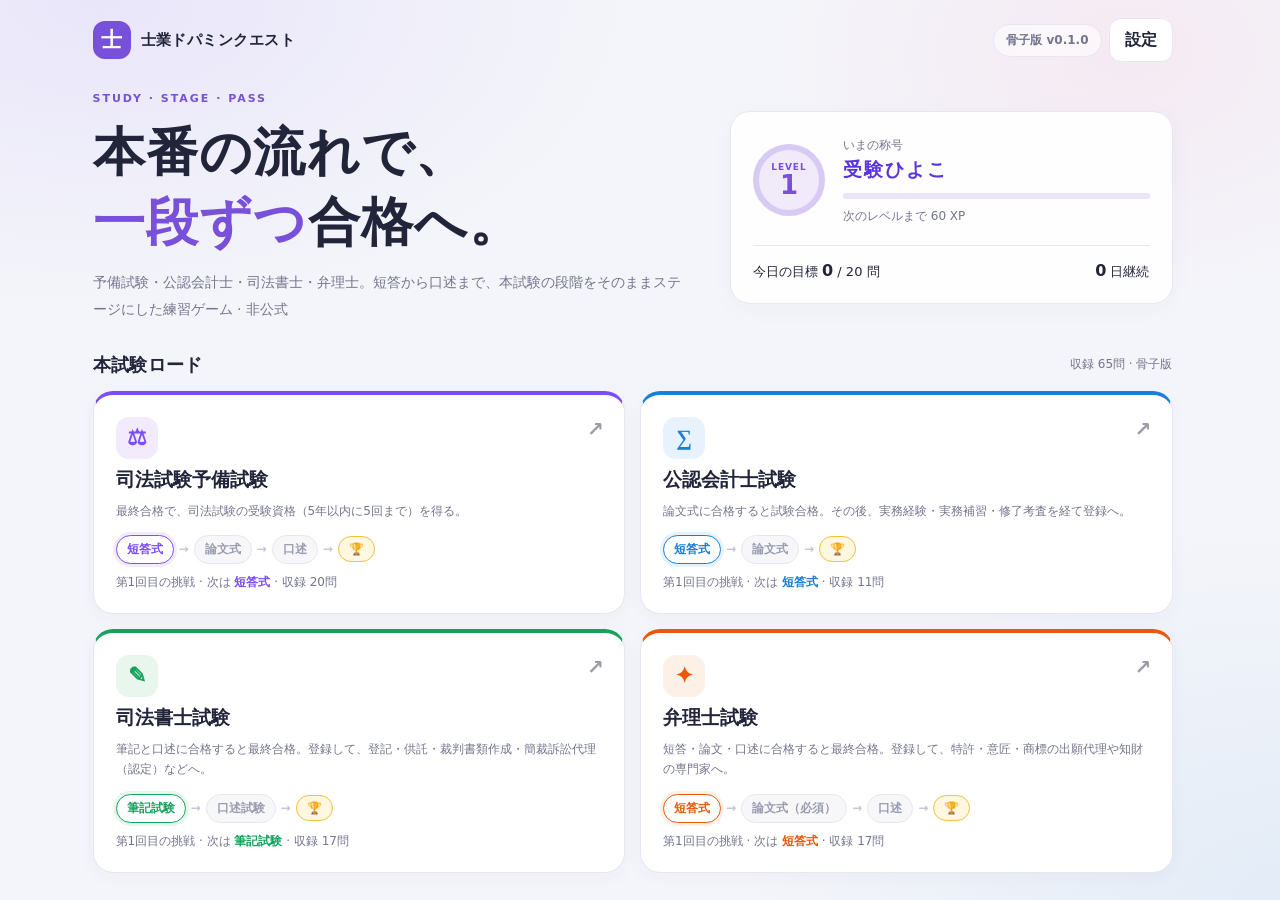
==== index.html @ cf3b49b3 "士業ドパミンクエスト 骨子版を公開 予備試験・公認会計士・司法書士・弁理士の本試験の段階をステージ化した学習ゲーム。 短答（択一）・論文/記述（選んで組み立てる形式）・口述（試験官の質問に制限時間内で" ====
<!doctype html>
<html lang="ja">
<head>
<meta charset="utf-8">
<meta name="viewport" content="width=device-width,initial-scale=1,viewport-fit=cover">
<meta name="robots" content="noindex,nofollow,noarchive">
<meta name="color-scheme" content="light">
<meta name="theme-color" content="#f4f5fa">
<meta name="apple-mobile-web-app-capable" content="yes">
<meta name="apple-mobile-web-app-status-bar-style" content="default">
<meta name="apple-mobile-web-app-title" content="士業クエスト">
<title>士業ドパミンクエスト</title>
<link rel="icon" href="icon.svg" type="image/svg+xml">
<link rel="manifest" href="manifest.webmanifest">
<link rel="stylesheet" href="style.css?v=0.1.0">
</head>
<body>
<div id="bg"></div>
<div class="fx-aura" aria-hidden="true"></div>
<canvas id="fx" aria-hidden="true"></canvas>
<div id="app"><noscript><p style="padding:24px">このゲームを遊ぶには JavaScript を有効にしてください。</p></noscript></div>
<div id="flash"></div>
<div id="xpbar" aria-hidden="true"><div class="xin"><span class="xl">Lv.<b>1</b></span><span class="xb"><u></u></span><span class="xg"></span></div></div>
<div id="toast" role="status" aria-live="polite"></div>
<div id="sound-hint">画面をタップすると音が鳴ります</div>
<div id="modal-root"></div>

<script src="js/core.js?v=0.1.0"></script>
<script src="data/exams.js?v=0.1.0"></script>
<script src="data/q-yobi.js?v=0.1.0"></script>
<script src="data/q-cpa.js?v=0.1.0"></script>
<script src="data/q-shoshi.js?v=0.1.0"></script>
<script src="data/q-benri.js?v=0.1.0"></script>
<script src="js/store.js?v=0.1.0"></script>
<script src="js/engine.js?v=0.1.0"></script>
<script src="js/fx.js?v=0.1.0"></script>
<script src="js/game.js?v=0.1.0"></script>
</body>
</html>
---- style.css ----
/* 士業ドパミンクエスト — 簿記ドパミンクエストの白テーマとカードUIに寄せた軽量版。
   動きは transform / opacity だけ。重い filter・backdrop-filter は使わない。 */
:root {
  color-scheme: light;
  --bg: #f4f5fa; --ink: #22243a; --ink2: #3d4260; --dim: #73758c; --line: #e8e6f1; --panel: #fff; --soft: #f7f6fb;
  --pur: #7850da; --pur2: #7c4dff; --pink: #ff3d9a; --gold: #bd7c12; --blue: #1a7fd6; --red: #e5304f; --green: #17825e;
  --ec: #7850da; --et: #f1ebfc;
  --ui: "BIZ UDPGothic", "Yu Gothic UI", "Hiragino Sans", "Meiryo", system-ui, sans-serif;
  --mincho: "Yu Mincho", "YuMincho", "BIZ UDPMincho", "Hiragino Mincho ProN", serif;
  font-size: 16px;
}
* { box-sizing: border-box; margin: 0; padding: 0; }
html, body { height: 100%; overflow: hidden; background: var(--bg); color: var(--ink); font-family: var(--ui); -webkit-font-smoothing: antialiased; -webkit-text-size-adjust: 100%; }
button, input, select, textarea { font: inherit; }
h1, h2, h3, h4, p { margin: 0; }
ul, ol { list-style: none; }

#bg { position: fixed; inset: 0; z-index: 0;
  background: radial-gradient(60vw 50vh at 8% 0%, rgba(124,77,255,.09), transparent 70%),
              radial-gradient(60vw 60vh at 100% 100%, rgba(26,127,214,.08), transparent 70%),
              radial-gradient(40vw 40vh at 88% 6%, rgba(255,79,139,.07), transparent 70%), var(--bg); }
#bg::after { content: ""; position: absolute; inset: 0; opacity: 0; transition: opacity .4s;
  background: linear-gradient(120deg, rgba(255,79,139,.14), rgba(255,194,26,.13), rgba(46,204,113,.11), rgba(41,163,240,.13), rgba(124,77,255,.14)); }
body.fever #bg::after { opacity: 1; animation: feverbg 1.4s ease-in-out infinite alternate; }
@keyframes feverbg { from { opacity: .5; } to { opacity: 1; } }
#app { position: fixed; inset: 0; z-index: 3; }
#fx { position: fixed; inset: 0; width: 100%; height: 100%; z-index: 6; pointer-events: none; }
.fx-aura { position: fixed; inset: 0; z-index: 5; pointer-events: none; opacity: 0; transition: opacity .4s;
  box-shadow: inset 0 0 42px 8px rgba(255,61,154,.32), inset 0 0 110px 16px rgba(124,77,255,.15); }
body.fever .fx-aura { opacity: 1; animation: aura 1.2s ease-in-out infinite alternate; }
@keyframes aura { from { opacity: .4; } to { opacity: 1; } }
#flash { position: fixed; inset: 0; z-index: 10; pointer-events: none; opacity: 0; }
#flash.on { animation: flash .45s ease-out; }
@keyframes flash { from { opacity: .6; } to { opacity: 0; } }

/* ---------- 共通部品 ---------- */
button { cursor: pointer; border: 1px solid var(--line); background: #fff; color: var(--ink); border-radius: 12px; padding: 10px 15px; min-height: 44px; min-width: 44px; font-weight: 700; touch-action: manipulation; transition: border-color .15s, background-color .15s, transform .1s; }
button:hover:not(:disabled) { border-color: #b2a1e6; background: #faf8ff; }
button:active:not(:disabled) { transform: translateY(1px); }
button:focus-visible, input:focus-visible, select:focus-visible, summary:focus-visible { outline: 3px solid #a387ed; outline-offset: 3px; }
button:disabled { opacity: .45; cursor: default; }
button.primary { background: var(--pur); border-color: var(--pur); color: #fff; }
button.primary:hover:not(:disabled) { background: #6940c6; border-color: #6940c6; }
button.small { min-height: 36px; padding: 6px 11px; font-size: 13px; }
button.danger { color: #b63c57; }
input, select { border: 1px solid var(--line); border-radius: 10px; padding: 9px 11px; background: #fff; color: var(--ink); font-size: 16px; }
.shell { height: 100%; overflow-y: auto; overflow-x: hidden; -webkit-overflow-scrolling: touch;
  padding: calc(18px + env(safe-area-inset-top)) max(20px, env(safe-area-inset-right)) calc(30px + env(safe-area-inset-bottom)) max(20px, env(safe-area-inset-left)); scrollbar-gutter: stable; }
.wrap { max-width: 1080px; margin: 0 auto; }
.panel { background: rgba(255,255,255,.95); border: 1px solid var(--line); border-radius: 20px; padding: 22px; box-shadow: 0 5px 25px rgba(51,36,94,.03); min-width: 0; }
.muted { color: var(--dim); font-size: 12px; line-height: 1.7; }
.empty { padding: 18px 4px; }
.kicker { font-size: 11px; letter-spacing: .18em; color: var(--pur); font-weight: 800; margin-bottom: 12px; }
.sub { line-height: 1.9; color: var(--dim); font-size: 14px; margin-top: 12px; }
.sectitle { display: flex; justify-content: space-between; align-items: center; gap: 10px; margin: 30px 0 14px; }
.sectitle h2 { font-size: 18px; letter-spacing: .02em; }
.actions { display: flex; flex-wrap: wrap; gap: 10px; margin-top: 16px; }
.actions.center { justify-content: center; margin: 24px 0 6px; }
.chips { display: flex; flex-wrap: wrap; gap: 6px; margin: 12px 0; }
.chip { font-size: 12px; background: var(--et); border-radius: 9px; padding: 5px 9px; color: var(--ink2); }
.chip b { color: var(--ec); }
.chip i { font-style: normal; color: var(--dim); font-size: 11px; }
.chip.off { background: #f3f3f6; color: #9a9cb0; }
.chip.off b { color: #9a9cb0; }
.foot { margin-top: 36px; padding: 20px 0 4px; color: var(--dim); font-size: 11px; line-height: 1.9; border-top: 1px solid var(--line); }
.foot p + p { margin-top: 6px; }

/* ---------- ヘッダー ---------- */
.hdr { display: flex; align-items: center; justify-content: space-between; gap: 14px; margin-bottom: 30px; }
.brand { display: flex; align-items: center; gap: 10px; border: 0; background: none; padding: 0; font-size: 15px; letter-spacing: .03em; font-weight: 800; }
.brand:hover:not(:disabled) { background: none; }
.mark { width: 38px; height: 38px; border-radius: 12px; background: var(--pur); color: #fff; display: grid; place-items: center; font-size: 21px; font-family: var(--mincho); }
.tools { display: flex; gap: 7px; align-items: center; }
.pill { border: 1px solid var(--line); background: rgba(255,255,255,.6); padding: 7px 12px; border-radius: 30px; font-size: 12px; color: var(--dim); font-weight: 700; }

/* ---------- ホーム ---------- */
.hero { display: grid; grid-template-columns: 1.35fr 1fr; gap: 40px; align-items: center; margin-bottom: 8px; }
.hero h1 { font-size: clamp(30px, 4.2vw, 52px); line-height: 1.35; letter-spacing: .025em; font-weight: 900; }
.hero h1 em { font-style: normal; color: var(--pur); }
.lvtop { display: grid; grid-template-columns: 72px 1fr; gap: 18px; align-items: center; }
.orb { position: relative; background: #f0eafa; border: 6px solid #d7caf3; border-radius: 50%; width: 72px; height: 72px; display: flex; flex-direction: column; align-items: center; justify-content: center; color: var(--pur); }
.orb small { font-size: 9px; letter-spacing: .1em; font-weight: 800; }
.orb b { font-size: 26px; line-height: 1; }
.orb::after { content: ""; position: absolute; inset: -7px; border-radius: 50%; border: 2px solid #b49cf0; opacity: 0; animation: orbping 2.6s ease-out infinite; }
@keyframes orbping { 0% { opacity: .7; transform: scale(.9); } 70%, 100% { opacity: 0; transform: scale(1.32); } }
.lvinfo strong { display: block; font-family: var(--mincho); font-size: 19px; color: #5a33e0; letter-spacing: .1em; margin: 2px 0; }
.meter { height: 6px; background: #ebe6f6; border-radius: 4px; overflow: hidden; margin: 10px 0 6px; }
.meter i { display: block; height: 100%; border-radius: 4px; background: linear-gradient(90deg, #7c4dff, #ff3d9a); transform-origin: left; animation: meterin 1s cubic-bezier(.2,1,.3,1) .2s backwards; }
@keyframes meterin { from { transform: scaleX(0); } }
.goalrow { margin-top: 18px; padding-top: 15px; border-top: 1px solid var(--line); display: flex; justify-content: space-between; gap: 12px; font-size: 13px; }
.goalrow b { font-size: 16px; }
.goalrow.done { color: var(--gold); font-weight: 800; }

.exams { display: grid; grid-template-columns: repeat(2, 1fr); gap: 15px; }
.ecard { position: relative; text-align: left; padding: 22px; border-radius: 20px; display: flex; flex-direction: column; align-items: flex-start; gap: 8px; border-top: 4px solid var(--ec); background: #fff; box-shadow: 0 5px 20px rgba(51,36,94,.03); animation: cardin .5s cubic-bezier(.2,1.3,.4,1) backwards; }
.ecard:hover:not(:disabled) { border-color: var(--line); border-top-color: var(--ec); background: #fff; box-shadow: 0 8px 26px rgba(51,36,94,.08); }
.eicon { width: 42px; height: 42px; display: inline-grid; place-items: center; border-radius: 13px; background: var(--et); color: var(--ec); font-size: 22px; font-family: var(--mincho); flex: 0 0 auto; }
.ename { font-size: 19px; }
.egoal { font-size: 12px; color: var(--dim); line-height: 1.7; font-weight: 400; }
.emeta { font-size: 12px; color: var(--dim); font-weight: 400; }
.emeta b { color: var(--ec); }
.arrow { position: absolute; right: 20px; top: 22px; font-size: 20px; opacity: .45; }
.path { display: flex; flex-wrap: wrap; align-items: center; gap: 5px; margin: 6px 0 2px; }
.node { font-size: 12px; padding: 5px 10px; border-radius: 99px; border: 1px solid var(--line); color: #9a9cb0; background: #f7f7fa; font-weight: 700; }
.node.done { background: var(--ec); border-color: var(--ec); color: #fff; }
.node.ex { background: var(--et); border-color: var(--ec); color: var(--ec); border-style: dashed; }
.node.now { border-color: var(--ec); color: var(--ec); background: #fff; box-shadow: 0 0 0 3px var(--et); animation: nowpulse 1.8s ease-in-out infinite; }
.node.goal { background: #fff7e0; border-color: #f0c040; color: #a86f00; }
.node.goal.won { background: linear-gradient(135deg, #ffc21a, #ff8a3d); color: #3a1e00; border-color: transparent; }
@keyframes nowpulse { 50% { box-shadow: 0 0 0 6px var(--et); } }
.lnk { color: #c3c4d3; font-size: 12px; }
.cards { display: grid; grid-template-columns: repeat(4, 1fr); gap: 13px; }
.card { position: relative; min-height: 150px; text-align: left; padding: 20px; display: flex; flex-direction: column; align-items: flex-start; gap: 8px; border-radius: 19px; box-shadow: 0 5px 20px rgba(51,36,94,.03); animation: cardin .5s cubic-bezier(.2,1.3,.4,1) backwards; }
.card strong { font-size: 16px; }
.card small { font-weight: 400; font-size: 12px; line-height: 1.7; color: var(--dim); }
.card .icon { font-size: 20px; width: 40px; height: 40px; display: grid; place-items: center; border-radius: 13px; background: #f1ebfc; color: var(--pur); }
.card.featured { background: var(--pur); color: #fff; border-color: var(--pur); overflow: hidden; }
.card.featured:hover:not(:disabled) { background: #6940c6; }
.card.featured small { color: #eee6ff; }
.card.featured .icon { background: rgba(255,255,255,.15); color: #fff; }
.card.featured::after { content: ""; position: absolute; inset: 0; background: linear-gradient(105deg, transparent 35%, rgba(255,255,255,.36) 48%, transparent 62%); transform: translateX(-110%); animation: shine 3.4s ease-in-out 1.2s infinite; pointer-events: none; }
@keyframes shine { 0% { transform: translateX(-110%); } 35%, 100% { transform: translateX(110%); } }
.cards .card:nth-child(2) { animation-delay: .05s; } .cards .card:nth-child(3) { animation-delay: .1s; } .cards .card:nth-child(4) { animation-delay: .15s; }
@keyframes cardin { from { opacity: 0; transform: translateY(14px) scale(.96); } }

/* ---------- 本試験ロード ---------- */
.ehero { border-top: 5px solid var(--ec); }
.ehero h1 { display: flex; align-items: center; gap: 12px; font-size: clamp(24px, 3.4vw, 36px); font-weight: 900; }
.ehero .kicker { color: var(--ec); }
.roadline { display: flex; align-items: stretch; gap: 0; overflow-x: auto; margin: 22px 0 12px; padding: 6px 2px 10px; }
.rnode { flex: 0 0 auto; min-width: 104px; border: 1px solid var(--line); border-radius: 16px; padding: 12px 14px; background: #f8f8fb; color: #9a9cb0; display: flex; flex-direction: column; gap: 3px; }
.rnode .rno { font-size: 10px; letter-spacing: .14em; font-weight: 800; }
.rnode b { font-size: 16px; }
.rnode small { font-size: 11px; }
.rnode.done { background: var(--ec); border-color: var(--ec); color: #fff; }
.rnode.ex { background: var(--et); border-color: var(--ec); border-style: dashed; color: var(--ec); }
.rnode.now { background: #fff; border: 2px solid var(--ec); color: var(--ink); box-shadow: 0 0 0 4px var(--et); }
.rnode.now .rno { color: var(--ec); }
.rnode.goal { background: #fffaf0; border-color: #f0d08a; color: #a86f00; }
.rnode.goal.won { background: linear-gradient(135deg, #ffc21a, #ff8a3d); color: #3a1e00; border-color: transparent; }
.rlink { flex: 0 0 22px; align-self: center; height: 3px; background: repeating-linear-gradient(90deg, #cfd0de 0 6px, transparent 6px 10px); }
.roadstat { font-size: 13px; color: var(--ink2); margin-bottom: 14px; }
button.big { display: flex; flex-direction: column; align-items: center; gap: 2px; width: 100%; max-width: 520px; padding: 14px 20px; font-size: 17px; background: var(--ec); border-color: var(--ec); }
button.big:hover:not(:disabled) { filter: brightness(.94); background: var(--ec); border-color: var(--ec); }
button.big small { font-size: 11px; font-weight: 500; opacity: .85; }
.target { display: flex; flex-wrap: wrap; align-items: center; gap: 10px 14px; margin-top: 16px; font-size: 13px; color: var(--ink2); }
.target label { display: flex; align-items: center; gap: 8px; }
.target .soon b { color: var(--red); }
.stages { display: grid; gap: 14px; }
.stage { border-left: 5px solid var(--line); }
.stage.now { border-left-color: var(--ec); }
.stage.done, .stage.ex { border-left-color: var(--ec); opacity: .92; }
.sthead { display: flex; flex-wrap: wrap; align-items: center; gap: 8px 12px; }
.sthead h3 { font-size: 19px; }
.sno { font-size: 10px; letter-spacing: .16em; font-weight: 800; color: var(--ec); }
.when { font-size: 12px; color: var(--dim); }
.stbadge { margin-left: auto; font-size: 11px; font-weight: 800; padding: 4px 10px; border-radius: 99px; background: #f1f1f5; color: var(--dim); }
.stbadge.now { background: var(--et); color: var(--ec); }
.stbadge.done { background: var(--ec); color: #fff; }
.stbadge.ex { background: #fff; color: var(--ec); border: 1px dashed var(--ec); }
.lead { font-size: 14px; line-height: 1.85; color: var(--ink2); margin-top: 10px; }
.rule { font-size: 13px; line-height: 1.7; }
.rule b { color: var(--ec); margin-right: 6px; }
.mini { font-size: 12px; color: var(--dim); margin-top: 6px; line-height: 1.7; }
.facts { margin-top: 12px; border: 1px solid var(--line); border-radius: 12px; background: var(--soft); }
.facts summary { cursor: pointer; padding: 10px 14px; font-size: 13px; font-weight: 700; color: var(--ink2); }
.facts ul { padding: 0 14px 12px 30px; list-style: disc; }
.facts li { font-size: 12px; line-height: 1.8; color: var(--ink2); }
.loglist { display: grid; gap: 10px; }
.logrow { display: flex; flex-wrap: wrap; align-items: center; gap: 6px; font-size: 13px; }
.logrow > b { min-width: 52px; color: var(--ink2); }
.lg { padding: 4px 9px; border-radius: 9px; font-size: 12px; font-weight: 700; }
.lg.ok { background: #e8f6ee; color: #17825e; }
.lg.ng { background: #fff1f3; color: #b44551; }

/* ---------- 挑戦中 ---------- */
.runshell { padding-top: calc(10px + env(safe-area-inset-top)); }
.runhdr { position: sticky; top: calc(-10px - env(safe-area-inset-top)); z-index: 2; display: grid; grid-template-columns: 1fr auto 1fr; align-items: center; gap: 12px; padding: 10px 0 8px; background: linear-gradient(var(--bg) 82%, rgba(244,245,250,0)); }
.rl { display: flex; flex-direction: column; min-width: 0; }
.rl b { font-size: 15px; white-space: nowrap; overflow: hidden; text-overflow: ellipsis; }
.rl small { font-size: 11px; color: var(--dim); }
.rm { display: flex; flex-direction: column; align-items: center; }
.qno { font-weight: 900; font-size: 14px; color: var(--dim); }
.qno b { font-size: 22px; color: var(--ink); }
.timer { font-variant-numeric: tabular-nums; font-size: 13px; font-weight: 800; }
.timer small { color: var(--dim); font-weight: 500; }
.rr { display: flex; justify-content: flex-end; align-items: center; gap: 12px; }
.get { font-weight: 900; font-size: 12px; letter-spacing: .08em; color: #a86f00; background: #fff6dc; border: 1px solid #f0d08a; padding: 4px 9px; border-radius: 9px; }
.get b { font-size: 16px; font-variant-numeric: tabular-nums; display: inline-block; }
.combo { font-weight: 900; font-style: italic; letter-spacing: .06em; color: var(--dim); font-size: 12px; white-space: nowrap; }
.combo b { font-size: 20px; display: inline-block; }
.combo[data-tier="1"] { color: #7c4dff; } .combo[data-tier="2"] { color: #ff7a00; } .combo[data-tier="3"] { color: #ff3d9a; }
.combo[data-tier="3"]::before { content: "🔥"; font-style: normal; }
.bump { animation: bump .32s cubic-bezier(.2,1.6,.4,1); }
@keyframes bump { 0% { transform: scale(1.6); } 100% { transform: scale(1); } }
.pace { height: 5px; background: #e6e9f2; border-radius: 9px; overflow: hidden; margin-bottom: 12px; }
.pace i { display: block; height: 100%; background: linear-gradient(90deg, #29a3f0, #7c4dff); transform-origin: left; transform: scaleX(0); transition: transform .5s linear; }
.pace i.over { background: #e5304f; }
.secnav { display: flex; gap: 7px; overflow-x: auto; padding-bottom: 8px; margin-bottom: 4px; }
.secnav button { flex: 0 0 auto; font-size: 12px; padding: 8px 12px; min-height: 38px; }
.secnav button.on { background: var(--ec); border-color: var(--ec); color: #fff; }
.secnav small { font-weight: 500; opacity: .8; }
.qnav { display: flex; gap: 6px; overflow-x: auto; padding: 2px 2px 10px; margin-bottom: 8px; }
.qc { flex: 0 0 auto; min-width: 40px; min-height: 40px; padding: 0; border-radius: 11px; font-size: 13px; }
.qc.cur { border: 2px solid var(--ec); color: var(--ec); }
.qc.ok { background: #e8f6ee; border-color: #8fd0ad; color: #17825e; }
.qc.mid { background: #e8f3fd; border-color: #8cc0ee; color: #1a6fb8; }
.qc.ng { background: #fff4e6; border-color: #f3c487; color: #b56a00; }
.qc.flag { background: #fff9e8; border-color: #f0c040; }
.qc.flag::after { content: "⚑"; font-size: 9px; margin-left: 1px; }
.qc.cur.ok, .qc.cur.mid, .qc.cur.ng { border-width: 2px; }
.qpanel { position: relative; background: #fff; border: 1px solid var(--line); border-top: 4px solid var(--ec); border-radius: 20px; padding: 26px; box-shadow: 0 5px 25px rgba(51,36,94,.04); animation: qin .35s cubic-bezier(.2,1.2,.4,1) backwards; margin-bottom: 20px; }
@keyframes qin { from { opacity: 0; transform: translateY(14px); } }
body.fever .qpanel { border-color: #ff9cc4; border-top-color: #ff3d9a; box-shadow: 0 0 0 3px rgba(255,61,154,.14), 0 5px 25px rgba(51,36,94,.04); }
.wobble { animation: wobble .6s cubic-bezier(.3,1.6,.5,1); }
@keyframes wobble { 20% { transform: scale(1.01,.98) rotate(-.6deg); } 40% { transform: scale(.99,1.02) rotate(.5deg); } 60% { transform: rotate(-.3deg); } }
.qtag { font-size: 11px; color: var(--ec); letter-spacing: .05em; font-weight: 800; margin-bottom: 8px; }
.qtitle { font-size: 21px; margin-bottom: 14px; line-height: 1.5; }
.qtext { font-size: 16px; line-height: 1.95; user-select: text; }
.qtext.en { font-family: "Segoe UI", system-ui, var(--ui); }
.qtext.small { font-size: 13px; line-height: 1.85; color: var(--ink2); margin-bottom: 10px; }
.easy { margin-top: 12px; background: #f1fbf5; border: 1px solid #cde5d8; border-radius: 12px; }
.easy summary { cursor: pointer; padding: 9px 13px; font-size: 13px; font-weight: 800; color: #17825e; }
.easy p { padding: 0 13px 12px; font-size: 14px; line-height: 1.85; }
.stl { margin: 18px 0 6px; display: grid; gap: 8px; }
.stl li { border: 1px solid var(--line); border-radius: 14px; padding: 12px 14px; background: var(--soft); }
.sttext { display: flex; gap: 10px; font-size: 15px; line-height: 1.85; user-select: text; }
.sttext b { flex: 0 0 auto; min-width: 1.6em; color: var(--ec); }
.stl.tf li.ok { background: #f0f9f5; border-color: #9fd6b8; }
.stl.tf li.ng { background: #fff7ef; border-color: #f0c99a; }
.tfbtns { display: flex; gap: 8px; margin-top: 10px; padding-left: 2.2em; }
.tfb { flex: 0 1 140px; font-size: 14px; min-height: 42px; }
.tfb.on { border: 2px solid var(--ec); background: var(--et); color: var(--ec); }
.stnote { margin-top: 8px; padding-left: 2.2em; font-size: 13px; line-height: 1.8; color: var(--ink2); }
.choices { display: grid; gap: 9px; margin-top: 18px; }
.choices.short { grid-template-columns: repeat(auto-fill, minmax(150px, 1fr)); }
.choice { text-align: left; display: flex; gap: 12px; align-items: center; font-weight: 500; line-height: 1.75; padding: 11px 14px; }
.choice b { flex: 0 0 auto; border-radius: 8px; background: #f3f1f8; padding: 2px 10px; color: var(--ec); font-weight: 900; }
.choice span { user-select: text; }
.choice.sel { border: 2px solid var(--ec); background: var(--et); animation: selpop .26s cubic-bezier(.2,1.6,.4,1); }
.choice.sel b { background: var(--ec); color: #fff; }
.choice.right { border: 2px solid #3fb57a; background: #effaf4; opacity: 1; }
.choice.right b { background: #3fb57a; color: #fff; }
.choice.wrong { border: 2px solid #f0a35a; background: #fff6ec; opacity: 1; }
.choices .choice:disabled { opacity: .7; }
.choices .choice.right:disabled, .choices .choice.wrong:disabled { opacity: 1; }
@keyframes selpop { 0% { transform: scale(.97); } 60% { transform: scale(1.015); } 100% { transform: none; } }
.qactions { display: flex; flex-wrap: wrap; justify-content: flex-end; gap: 9px; margin-top: 20px; }
.qactions .primary { min-width: 150px; }
.qactions button.on { background: #fff6dc; border-color: #f0c040; }
.fbhost { position: relative; }
.feedback { position: relative; margin-top: 20px; padding: 18px 20px; background: #f0f9f5; border: 1px solid #cde5d8; border-radius: 15px; line-height: 1.8; }
.feedback.wrong { background: linear-gradient(135deg, #fffbea, #eef9ff); border-color: #ffd99a; }
.feedback h4 { font-size: 18px; margin-bottom: 8px; padding-right: 90px; min-height: 30px; }
.feedback .ans { font-weight: 700; font-size: 14px; margin-bottom: 8px; }
.notes { display: grid; gap: 6px; margin: 8px 0; }
.notes li { font-size: 13px; line-height: 1.75; display: flex; gap: 8px; align-items: baseline; user-select: text; }
.notes li > b { flex: 0 0 auto; min-width: 2em; color: var(--ec); }
.tfmark { flex: 0 0 auto; font-weight: 900; }
.tfmark.o { color: #17825e; } .tfmark.x { color: #c0392b; }
.exp { font-size: 14px; line-height: 1.85; margin-top: 8px; user-select: text; }
.fl { font-size: 12px; font-weight: 800; color: var(--ec); margin-top: 6px; }
.model { white-space: normal; font-family: var(--mincho); font-size: 14px; line-height: 2; background: #fff; border: 1px solid var(--line); border-radius: 12px; padding: 12px 14px; margin-top: 6px; user-select: text; }

/* ハンコ */
.stamp { position: absolute; right: 12px; top: 10px; width: 80px; height: 80px; border-radius: 50%; display: grid; place-items: center; color: #d7263d; border: 4px solid currentColor; box-shadow: inset 0 0 0 3px rgba(255,255,255,.9), inset 0 0 0 5px currentColor; font-weight: 900; font-size: 19px; opacity: .9; transform: rotate(-14deg); pointer-events: none; mix-blend-mode: multiply; animation: hanko .44s cubic-bezier(.2,1.5,.35,1) both; z-index: 1; }
.stamp b { white-space: nowrap; line-height: 1; }
.stamp.ng { color: #ff8a00; font-size: 15px; animation-name: hankopop; }
@keyframes hanko { 0% { opacity: 0; transform: scale(3) rotate(-34deg); } 46% { opacity: 1; transform: scale(.86) rotate(-10deg); } 70% { transform: scale(1.07) rotate(-16deg); } 100% { opacity: .9; transform: scale(1) rotate(-14deg); } }
@keyframes hankopop { 0% { opacity: 0; transform: scale(.3) rotate(-30deg); } 55% { opacity: 1; transform: scale(1.18) rotate(-8deg); } 75% { transform: scale(.94) rotate(-16deg); } 100% { opacity: .9; transform: scale(1) rotate(-14deg); } }

/* 論文・記述 */
.factbox { background: #fffdf6; border: 1px solid #efe4c4; border-radius: 14px; padding: 14px 16px; font-size: 15px; line-height: 1.95; user-select: text; }
.factbox .fl { color: #a86f00; margin-top: 4px; }
.factbox .fl:first-child { margin-top: 0; }
.factbox.small { font-size: 14px; margin-top: 12px; }
.stepper { display: flex; flex-wrap: wrap; gap: 6px; margin: 16px 0 10px; }
.stp { font-size: 12px; font-weight: 800; padding: 5px 11px; border-radius: 99px; background: #f1f1f5; color: #9a9cb0; }
.stp.cur { background: var(--ec); color: #fff; }
.stp.done { background: var(--et); color: var(--ec); }
.stepcard { position: relative; border: 1px solid var(--line); border-radius: 16px; padding: 16px; background: var(--soft); }
.prompt { font-size: 15px; line-height: 1.8; margin-bottom: 12px; font-weight: 700; padding-right: 76px; }
.prompt b { color: var(--ec); margin-right: 8px; }
.prompt small { display: block; font-size: 11px; color: var(--dim); font-weight: 500; }
.opts { display: grid; gap: 8px; }
.opt { display: flex; gap: 12px; align-items: flex-start; text-align: left; font-weight: 500; line-height: 1.75; padding: 11px 14px; }
.opt .box { flex: 0 0 auto; width: 20px; height: 20px; margin-top: 4px; border: 2px solid #c9c2e0; border-radius: 6px; background: #fff; position: relative; }
.opts.one .box, .opt.one .box { border-radius: 50%; }
.opt.on { border: 2px solid var(--ec); background: var(--et); }
.opt.on .box { border-color: var(--ec); background: var(--ec); box-shadow: inset 0 0 0 3px #fff; }
.opt.right { border: 2px solid #3fb57a; background: #effaf4; }
.opt.right .box { border-color: #3fb57a; background: #3fb57a; box-shadow: inset 0 0 0 3px #fff; }
.opt.wrong { border: 2px solid #f0a35a; background: #fff6ec; }
.opt.missed { border: 2px dashed #3fb57a; }
.opt:disabled { opacity: .78; }
.opt.right:disabled, .opt.wrong:disabled, .opt.missed:disabled { opacity: 1; }
.otext { display: flex; flex-direction: column; gap: 4px; user-select: text; }
.onote { font-size: 12px; color: var(--ink2); line-height: 1.7; }
.sheet { margin-top: 18px; border-radius: 14px; border: 1px solid #e6e0cc; padding: 14px 18px 16px;
  background: repeating-linear-gradient(#fffef9 0 33px, #e9e4d3 33px 34px); font-family: var(--mincho); }
.paperhead { font-family: var(--ui); font-size: 11px; letter-spacing: .14em; font-weight: 800; color: #a89f80; line-height: 20px; }
.sheet p { display: flex; gap: 12px; align-items: flex-start; font-size: 14px; line-height: 34px; }
.sheet p b { flex: 0 0 6em; font-family: var(--ui); font-size: 12px; line-height: 17px; min-height: 34px; display: flex; align-items: center; color: var(--ec); }
.sheet p .mk { line-height: 34px; }
.sheet p .sl { flex: 1; min-width: 0; line-height: 34px; }
.sheet .blank { color: #b9b29a; font-size: 13px; }
.mk { font-weight: 900; flex: 0 0 auto; font-family: var(--ui); }
.mk.ok { color: #17825e; } .mk.mid { color: #1a6fb8; } .mk.ng { color: #c0392b; }

/* 口述 */
.oral { display: flex; flex-direction: column; gap: 12px; }
.examiners { display: flex; align-items: center; gap: 12px; }
.ex { width: 58px; height: 58px; border-radius: 50%; display: grid; place-items: center; font-weight: 900; font-size: 13px; color: #fff; background: #8a8fa8; flex: 0 0 auto; transition: transform .2s; }
.ex.main { background: #3d4260; }
.ex.sub { background: #8a8fa8; }
.ex.talk { transform: scale(1.08); box-shadow: 0 0 0 4px var(--et); }
.ring { margin-left: auto; --p: 1; width: 62px; height: 62px; border-radius: 50%; display: grid; place-items: center; background: conic-gradient(var(--ec) calc(var(--p) * 360deg), #e6e9f2 0); position: relative; }
.ring::before { content: ""; position: absolute; inset: 6px; border-radius: 50%; background: #fff; }
.ring span { position: relative; font-weight: 900; font-size: 20px; font-variant-numeric: tabular-nums; }
.ring.hurry { background: conic-gradient(#e5304f calc(var(--p) * 360deg), #ffe1e6 0); animation: bump .5s infinite; }
.turnno { font-size: 12px; font-weight: 800; color: var(--dim); letter-spacing: .1em; }
.bubble { position: relative; border-radius: 16px; padding: 13px 16px; font-size: 16px; line-height: 1.85; background: #f1f2f8; border: 1px solid #e1e3ee; max-width: 92%; user-select: text; animation: qin .3s cubic-bezier(.2,1.2,.4,1) backwards; }
.bubble.main { align-self: flex-start; }
.bubble.sub { align-self: flex-start; background: #fff7e6; border-color: #f2d59a; margin-left: 24px; }
.bubble.react { background: #eef8f2; border-color: #c8e6d4; }
.turnlist { display: grid; gap: 8px; }
.turnlist li { display: flex; gap: 10px; font-size: 14px; line-height: 1.7; }

/* ---------- 結果 ---------- */
.rhero { text-align: center; padding: 30px 20px 26px; position: relative; overflow: hidden; border-top: 5px solid var(--ec); }
.rank { display: block; font-size: clamp(88px, 22vw, 136px); font-weight: 900; font-style: italic; line-height: 1; margin: 4px auto; --rc: #7c4dff; color: #fff;
  text-shadow: 4px 0 0 var(--rc), -4px 0 0 var(--rc), 0 4px 0 var(--rc), 0 -4px 0 var(--rc), 3px 3px 0 var(--rc), -3px -3px 0 var(--rc), 3px -3px 0 var(--rc), -3px 3px 0 var(--rc), 0 10px 0 rgba(40,20,80,.16);
  animation: rankslam .6s cubic-bezier(.2,1.5,.3,1) .2s both; }
.rank.r-S { --rc: #ff9500; } .rank.r-A { --rc: #ff3d9a; } .rank.r-B { --rc: #1a7fd6; } .rank.r-C { --rc: #15a35c; } .rank.r-D { --rc: #8a8fa8; }
@keyframes rankslam { 0% { opacity: 0; transform: scale(2.4) rotate(-8deg); } 60% { opacity: 1; transform: scale(.94) rotate(-3deg); } 100% { opacity: 1; transform: scale(1) rotate(-3deg); } }
.score b { font-size: 58px; font-weight: 900; color: var(--ec); font-variant-numeric: tabular-nums; line-height: 1.2; }
.score b.abc { letter-spacing: .2em; }
.score small { font-size: 18px; color: var(--dim); }
.passbar { position: relative; height: 12px; border-radius: 9px; background: #efeaf8; margin: 30px auto 10px; max-width: 440px; }
.passbar i { position: absolute; inset: 0; border-radius: 9px; background: linear-gradient(90deg, var(--ec), #ff3d9a); transform-origin: left; transform: scaleX(0); transition: transform 1s cubic-bezier(.2,1,.3,1); }
.passbar i.go { transform: scaleX(var(--w)); }
.passbar em { position: absolute; top: -7px; bottom: -7px; width: 3px; margin-left: -1px; border-radius: 2px; background: #e0283c; }
.passbar em::after { content: attr(data-l); position: absolute; bottom: 100%; left: 50%; transform: translateX(-50%); margin-bottom: 3px; font-size: 10px; font-weight: 900; color: #e0283c; white-space: nowrap; font-style: normal; }
.seal { position: absolute; right: 18px; top: 18px; width: 100px; height: 100px; border-radius: 50%; display: grid; place-items: center; color: #d7263d; border: 5px solid currentColor; box-shadow: inset 0 0 0 4px rgba(255,255,255,.9), inset 0 0 0 7px currentColor; font-size: 28px; font-weight: 900; letter-spacing: .04em; opacity: 0; transform: rotate(-12deg); pointer-events: none; mix-blend-mode: multiply; }
.seal.fail { color: #7a7f9a; font-size: 22px; }
.seal.go { opacity: .92; animation: hanko .5s cubic-bezier(.2,1.5,.35,1) both; }
.rankmsg { font-family: var(--mincho); letter-spacing: .12em; color: #4a4e6a; font-size: 14px; margin-top: 10px; line-height: 1.8; }
.roadmsg { margin: 14px 0; border-radius: 18px; padding: 18px 20px; border: 1px solid var(--line); background: #fff; }
.roadmsg > b { font-size: 18px; font-weight: 900; letter-spacing: .06em; }
.roadmsg p { font-size: 14px; line-height: 1.8; margin-top: 6px; color: var(--ink2); }
.roadmsg.ok { border-color: #9fd6b8; background: #f0f9f5; }
.roadmsg.ok > b { color: #17825e; }
.roadmsg.final { border: 0; background: linear-gradient(135deg, #fff1c9, #ffd9ec 55%, #e7ddff); }
.roadmsg.final > b { color: #a0521b; font-size: 21px; }
.roadmsg.fail { background: linear-gradient(135deg, #fffbea, #eef9ff); border-color: #ffd99a; }
.summary { display: grid; grid-template-columns: repeat(4, 1fr); gap: 12px; margin: 14px 0; }
.stat { text-align: center; padding: 16px 8px; animation: cardin .5s cubic-bezier(.2,1.3,.4,1) backwards; }
.stat small { display: block; font-size: 11px; color: var(--dim); }
.stat strong { display: block; font-size: 26px; color: var(--pur); font-variant-numeric: tabular-nums; }
.stat strong small { display: inline; font-size: 13px; }
.stat.xp strong { color: #e08600; }
.secrows { display: grid; gap: 14px; }
.secrow { display: grid; grid-template-columns: 1fr auto; gap: 4px 10px; align-items: baseline; font-size: 14px; }
.secrow b { font-variant-numeric: tabular-nums; }
.secrow.off { color: #9a9cb0; }
.secrow.bad b { color: #c0392b; }
.secbar { grid-column: 1 / -1; position: relative; height: 7px; border-radius: 9px; background: #efeaf8; }
.secbar u { position: absolute; inset: 0; border-radius: 9px; background: linear-gradient(90deg, var(--ec), #29a3f0); transform-origin: left; transform: scaleX(0); transition: transform .8s cubic-bezier(.2,1,.3,1) .3s; }
.secbar u.go { transform: scaleX(var(--w)); }
.secbar em { position: absolute; top: -4px; bottom: -4px; width: 2px; background: #e0283c; border-radius: 2px; }
.badtxt { grid-column: 1 / -1; color: #c0392b; font-size: 11px; font-weight: 700; }
.notesbox { margin: 12px 0; padding: 12px 16px 12px 30px; list-style: disc; background: #f4efff; border: 1px solid #e1d7f5; border-radius: 12px; }
.notesbox li { font-size: 13px; line-height: 1.8; }
.reviews { display: grid; gap: 9px; }
.review { padding: 0; }
.review summary { cursor: pointer; display: flex; align-items: center; gap: 10px; padding: 14px 16px; min-height: 48px; }
.review summary small { margin-left: auto; color: var(--dim); font-size: 11px; white-space: nowrap; }
.rvno { font-weight: 900; color: var(--dim); font-size: 12px; }
.rvt { font-weight: 700; font-size: 14px; }
.rvbody { padding: 0 18px 16px; }
.rvbody .ans { font-size: 13px; font-weight: 700; line-height: 1.8; margin: 6px 0; }
.rvstep { border-top: 1px dashed var(--line); padding-top: 8px; margin-top: 8px; font-size: 13px; line-height: 1.8; }

/* ---------- 記録 ---------- */
.stephead { margin-bottom: 18px; }
.stephead h1 { font-size: 28px; }
.certs { display: grid; grid-template-columns: repeat(auto-fill, minmax(220px, 1fr)); gap: 12px; }
.cert { position: relative; text-align: center; padding: 22px 16px; border-radius: 14px; background: linear-gradient(#fffdf5, #fff7e0); border: 3px double #d8b45c; display: flex; flex-direction: column; gap: 6px; }
.cert small { font-family: var(--mincho); letter-spacing: .5em; color: #a0521b; font-size: 13px; }
.cert b { font-family: var(--mincho); font-size: 18px; color: var(--ec); }
.cert span { font-size: 12px; color: var(--dim); }
.quad { font-weight: 900; color: #fff; background: linear-gradient(135deg, #ff3d9a, #7c4dff); padding: 5px 12px; border-radius: 99px; font-size: 12px; }
.recexams { display: grid; grid-template-columns: repeat(2, 1fr); gap: 14px; }
.recexam { border-top: 4px solid var(--ec); }
.recgrid { display: grid; grid-template-columns: repeat(3, 1fr); gap: 8px; margin: 14px 0 4px; }
.recgrid div { background: var(--soft); border-radius: 10px; padding: 8px 10px; }
.recgrid small { display: block; font-size: 11px; color: var(--dim); }
.recgrid b { font-size: 18px; }
.recgrid b small { display: inline; font-size: 12px; }

/* ---------- モーダル ---------- */
.overlay { position: fixed; inset: 0; z-index: 20; background: rgba(34,36,58,.4); display: flex; align-items: center; justify-content: center; padding: 20px; animation: fadein .2s ease; }
@keyframes fadein { from { opacity: 0; } }
.sheetbox { background: #fff; border: 1px solid var(--line); border-radius: 23px; padding: 22px; width: min(560px, 100%); max-height: 90dvh; overflow: auto; box-shadow: 0 15px 80px rgba(34,29,85,.2); animation: qin .3s cubic-bezier(.2,1.2,.4,1); }
.sheetbox h3 { font-size: 15px; margin: 20px 0 6px; }
.sheethead { display: flex; justify-content: space-between; align-items: center; gap: 10px; margin-bottom: 14px; }
.sheethead h2 { font-size: 20px; }
.settings { display: grid; gap: 14px; }
.setting { display: flex; align-items: center; justify-content: space-between; gap: 16px; font-size: 14px; font-weight: 700; }
.setting input[type=checkbox] { width: 24px; height: 24px; accent-color: var(--pur); flex: 0 0 auto; }
.setting input[type=range] { width: 46%; accent-color: var(--pur); padding: 0; border: 0; }
.filebtn { display: inline-flex; align-items: center; border: 1px solid var(--line); border-radius: 12px; padding: 10px 15px; min-height: 44px; font-weight: 700; cursor: pointer; background: #fff; }
.filebtn input { display: none; }
.list { display: grid; gap: 9px; margin-top: 12px; }
.row { display: flex; justify-content: space-between; align-items: center; gap: 12px; text-align: left; padding: 15px 18px; }
.row small { color: var(--dim); font-weight: 500; }
.help p { font-size: 14px; line-height: 1.9; color: var(--ink2); }

/* ---------- 演出 ---------- */
#toast { position: fixed; left: 50%; bottom: calc(24px + env(safe-area-inset-bottom)); transform: translateX(-50%); z-index: 30; display: flex; flex-direction: column; gap: 6px; align-items: center; pointer-events: none; }
#toast div { background: #1c2033; color: #fff; padding: 9px 18px; border-radius: 99px; font-size: 14px; box-shadow: 0 6px 20px rgba(28,32,51,.2); animation: toastin 2.6s ease forwards; white-space: nowrap; }
@keyframes toastin { 0% { opacity: 0; transform: translateY(10px); } 10%, 80% { opacity: 1; transform: none; } 100% { opacity: 0; } }
#sound-hint { position: fixed; left: 14px; bottom: calc(14px + env(safe-area-inset-bottom)); z-index: 13; font-size: 12px; color: #fff; background: rgba(28,32,51,.78); padding: 6px 12px; border-radius: 99px; display: none; }
#sound-hint.show { display: block; }
.pop { position: fixed; z-index: 11; pointer-events: none; transform: translate(-50%, -50%); font-weight: 900; white-space: nowrap; font-size: clamp(22px, 6vw, 32px); font-style: italic; color: #fff; --pc: #7c4dff;
  text-shadow: 2px 0 0 var(--pc), -2px 0 0 var(--pc), 0 2px 0 var(--pc), 0 -2px 0 var(--pc), 2px 2px 0 var(--pc), -2px -2px 0 var(--pc), 2px -2px 0 var(--pc), -2px 2px 0 var(--pc), 0 5px 0 rgba(40,20,80,.2);
  animation: popup 1.3s cubic-bezier(.2,1.4,.4,1) forwards; }
.pop.xp { --pc: #ef8a00; color: #fffbe8; }
.pop.cheer { --pc: #ff8a00; color: #fffbe8; font-size: clamp(16px, 4.5vw, 22px); }
@keyframes popup { 0% { opacity: 0; transform: translate(-50%,-30%) scale(.4); } 15% { opacity: 1; transform: translate(-50%,-60%) scale(1.15); } 70% { opacity: 1; transform: translate(-50%,-110%) scale(1); } 100% { opacity: 0; transform: translate(-50%,-150%) scale(.9); } }
.banner { position: fixed; left: 0; right: 0; top: 36%; z-index: 12; pointer-events: none; text-align: center; padding: 0 8px; font-weight: 900; font-style: italic; font-size: clamp(40px, 11vw, 92px); line-height: 1.05; letter-spacing: .03em; color: #fff;
  --bc: #ff9500; --bd: #8a4b00; --band: rgba(255,179,0,.18);
  text-shadow: 3px 0 0 var(--bc), -3px 0 0 var(--bc), 0 3px 0 var(--bc), 0 -3px 0 var(--bc), 2px 2px 0 var(--bc), -2px -2px 0 var(--bc), 2px -2px 0 var(--bc), -2px 2px 0 var(--bc), 0 7px 0 var(--bd), 0 12px 22px rgba(40,20,80,.25);
  animation: bannerslam 1.4s cubic-bezier(.2,1.2,.3,1) forwards; }
.banner::before { content: ""; position: absolute; left: 0; right: 0; top: 50%; height: 1.7em; margin-top: -.95em; z-index: -1; background: linear-gradient(90deg, transparent, var(--band) 18%, var(--band) 82%, transparent); transform: skewY(-4deg); animation: bandin .35s cubic-bezier(.2,1.2,.3,1) both; }
.banner small { display: block; margin-top: .55em; font-size: clamp(13px, 3.6vw, 21px); font-style: normal; font-weight: 800; letter-spacing: .1em; color: var(--ink); text-shadow: 0 0 3px #fff, 0 0 8px #fff, 0 0 14px #fff; }
.banner.go { --bc: #1a7fd6; --bd: #0b3f73; --band: rgba(41,163,240,.16); }
.banner.combo { --bc: #ff3d9a; --bd: #8a0f4d; --band: rgba(255,61,154,.16); }
.banner.fever { --bd: #4b1fa8; --band: rgba(124,77,255,.18); text-shadow: 3px 0 0 #ff3d9a, -3px 0 0 #7c4dff, 0 3px 0 #ff9500, 0 -3px 0 #29a3f0, 2px 2px 0 #ff3d9a, -2px -2px 0 #7c4dff, 2px -2px 0 #29a3f0, -2px 2px 0 #ff9500, 0 7px 0 #4b1fa8, 0 12px 22px rgba(40,20,80,.25); }
.banner.crit { --bc: #ff9500; --bd: #8a4b00; }
.banner.lv { --bc: #14b866; --bd: #0b5e35; --band: rgba(20,184,102,.16); top: 28%; }
.banner.pass { --bc: #e0283c; --bd: #7d0d1b; --band: rgba(224,40,60,.14); }
.banner.record { --bc: #7c4dff; --bd: #3b1a99; --band: rgba(255,179,0,.18); }
.banner.sad { --bc: #8a8fa8; --bd: #3d4260; --band: rgba(138,143,168,.14); font-size: clamp(30px, 8vw, 58px); }
@keyframes bannerslam { 0% { opacity: 0; transform: scale(2.6) rotate(-6deg); } 14% { opacity: 1; transform: scale(.92) rotate(-3deg); } 22% { transform: scale(1.06) rotate(-3deg); } 30%, 76% { opacity: 1; transform: scale(1) rotate(-3deg); } 100% { opacity: 0; transform: scale(1.08) translateY(-24px) rotate(-3deg); } }
@keyframes bandin { from { transform: skewY(-4deg) scaleX(0); } to { transform: skewY(-4deg) scaleX(1); } }
.judge { position: fixed; left: 50%; top: 44%; z-index: 12; pointer-events: none; transform: translate(-50%, -50%); display: flex; flex-direction: column; align-items: center; animation: judgein .9s cubic-bezier(.2,1.4,.4,1) forwards; }
.judge b { font-size: clamp(90px, 26vw, 150px); line-height: 1; font-weight: 900; color: #e0283c; text-shadow: 0 0 6px #fff, 0 0 18px #fff, 0 6px 0 rgba(40,20,80,.12); }
.judge span { font-size: 20px; font-weight: 900; letter-spacing: .1em; color: var(--ink); text-shadow: 0 0 4px #fff, 0 0 10px #fff, 0 0 16px #fff; }
.judge small { font-size: 13px; color: var(--ink2); text-shadow: 0 0 4px #fff, 0 0 10px #fff; }
.judge.mid b { color: #1a7fd6; }
.judge.ng b { color: #ff8a00; }
@keyframes judgein { 0% { opacity: 0; transform: translate(-50%,-50%) scale(1.8); } 18% { opacity: 1; transform: translate(-50%,-50%) scale(.95); } 28% { transform: translate(-50%,-50%) scale(1); } 75% { opacity: 1; } 100% { opacity: 0; transform: translate(-50%,-56%) scale(1); } }
.shake { animation: shake .35s linear; }
.shake2 { animation: shake2 .5s linear; }
@keyframes shake { 0%, 100% { transform: none; } 20% { transform: translate(-6px,3px); } 40% { transform: translate(5px,-3px); } 60% { transform: translate(-4px,2px); } 80% { transform: translate(3px,-1px); } }
@keyframes shake2 { 0%, 100% { transform: none; } 10% { transform: translate(-12px,5px) rotate(-.5deg); } 30% { transform: translate(10px,-6px) rotate(.5deg); } 50% { transform: translate(-8px,3px); } 70% { transform: translate(6px,-2px); } }
#xpbar { position: fixed; left: 0; right: 0; top: calc(8px + env(safe-area-inset-top)); z-index: 11; display: flex; justify-content: center; pointer-events: none; opacity: 0; transition: opacity .25s; }
#xpbar.show { opacity: 1; }
#xpbar .xin { display: flex; align-items: center; gap: 8px; width: min(300px, 82vw); padding: 7px 12px; border-radius: 99px; background: rgba(255,255,255,.97); border: 1px solid #e6dcf7; box-shadow: 0 6px 24px rgba(60,30,120,.16); font-weight: 900; font-size: 13px; transform: translateY(-14px); transition: transform .3s cubic-bezier(.2,1.4,.4,1); }
#xpbar.show .xin { transform: none; }
#xpbar .xl b { font-size: 16px; color: var(--pur); }
#xpbar .xb { flex: 1; height: 8px; border-radius: 9px; background: #ece6f8; overflow: hidden; }
#xpbar u { display: block; height: 100%; border-radius: 9px; background: linear-gradient(90deg, #7c4dff, #ff3d9a 60%, #ffb300); transform-origin: left; transform: scaleX(0); transition: transform .35s ease-out; }
#xpbar .xg { color: #e08600; min-width: 64px; text-align: right; font-variant-numeric: tabular-nums; white-space: nowrap; }
#xpbar.lvup u { background: linear-gradient(90deg, #14b866, #7be0a8); }
.dataerr { position: fixed; left: 10px; right: 10px; bottom: 10px; z-index: 40; max-height: 40vh; overflow: auto; background: #fff0f3; color: #8a1f35; border: 2px solid #e5304f; border-radius: 12px; padding: 12px; font-size: 12px; white-space: pre-wrap; }

/* ---------- レスポンシブ ---------- */
@media (max-width: 860px) {
  .cards { grid-template-columns: repeat(2, 1fr); }
  .summary { grid-template-columns: repeat(2, 1fr); }
}
@media (max-width: 700px) {
  .hero { grid-template-columns: 1fr; gap: 22px; }
  .exams, .recexams { grid-template-columns: 1fr; }
  .runhdr { grid-template-columns: 1fr auto; }
  .rm { grid-column: 2; grid-row: 1; align-items: flex-end; }
  .rr { grid-column: 1 / -1; justify-content: space-between; }
}
@media (max-width: 520px) {
  .shell { padding: calc(14px + env(safe-area-inset-top)) 14px calc(24px + env(safe-area-inset-bottom)); scrollbar-gutter: auto; }
  .hdr { margin-bottom: 22px; }
  .brand { font-size: 13px; gap: 8px; }
  .mark { width: 32px; height: 32px; font-size: 18px; border-radius: 10px; }
  .tools .pill { display: none; }
  .tools button { padding: 8px 11px; font-size: 13px; }
  .hero h1 { font-size: 31px; }
  .panel { padding: 18px; border-radius: 18px; }
  .card { min-height: 140px; padding: 16px; }
  .card strong { font-size: 15px; }
  .card small { font-size: 11px; }
  .qpanel { padding: 18px 16px; border-radius: 18px; }
  .qtitle { font-size: 18px; }
  .qtext { font-size: 15px; }
  .sttext { font-size: 14px; }
  .tfbtns { padding-left: 0; }
  .stnote { padding-left: 0; }
  .choices.short { grid-template-columns: 1fr 1fr; }
  .qactions { justify-content: stretch; }
  .qactions button { flex: 1 1 auto; }
  .prompt { padding-right: 0; }
  .stepcard .stamp { top: auto; bottom: 64px; }
  .feedback h4 { padding-right: 76px; }
  .stamp { width: 68px; height: 68px; font-size: 16px; right: 8px; top: 8px; }
  .stamp.ng { font-size: 13px; }
  .seal { width: 76px; height: 76px; font-size: 21px; right: 10px; top: 10px; }
  .seal.fail { font-size: 16px; }
  .score b { font-size: 46px; }
  .overlay { align-items: flex-end; padding: 0; }
  .sheetbox { border-radius: 24px 24px 0 0; width: 100%; padding: 19px 18px calc(19px + env(safe-area-inset-bottom)); max-height: 92dvh; }
  .setting { font-size: 13px; }
  .recgrid b { font-size: 16px; }
}
@media (prefers-reduced-motion: reduce) {
  *, *::before, *::after { animation: none !important; transition: none !important; }
  .fx-aura { display: none; }
  .passbar i, .secbar u { transform: scaleX(var(--w)); }
}
body.lite .orb::after, body.lite .card.featured::after, body.lite .node.now { animation: none; }
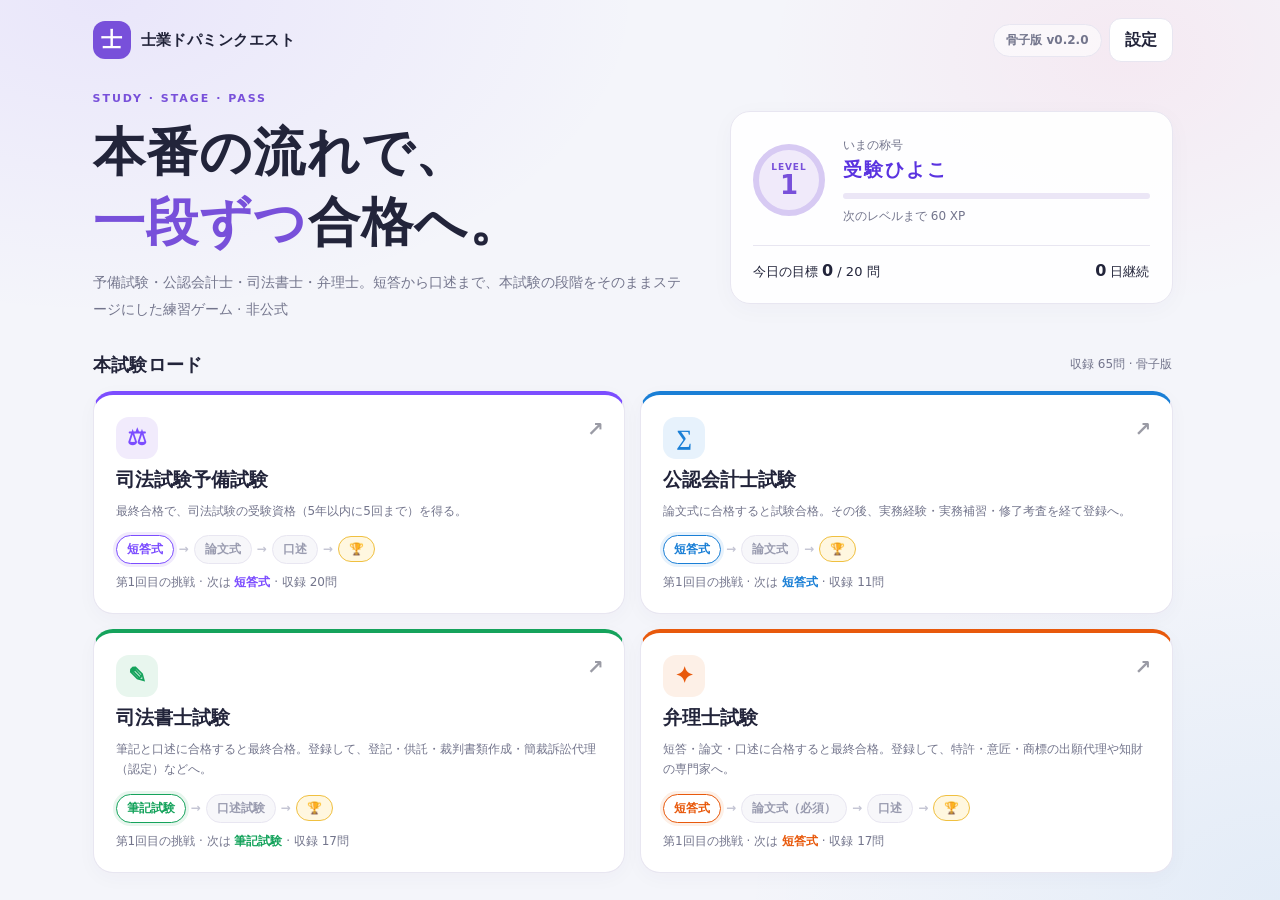
==== commit bddf8809: "本番模試モードを簿記ドパミンクエストに合わせる - 制限時間・カウントダウンをなくし、かかった時間（一時停止中は数えない）を結果に表示 - 「次へ進む」で答え合わせして次の問題へ。直前の問題の正誤を次" ====
--- a/index.html
+++ b/index.html
@@ -12,7 +12,7 @@
 <title>士業ドパミンクエスト</title>
 <link rel="icon" href="icon.svg" type="image/svg+xml">
 <link rel="manifest" href="manifest.webmanifest">
-<link rel="stylesheet" href="style.css?v=0.1.0">
+<link rel="stylesheet" href="style.css?v=0.2.0">
 </head>
 <body>
 <div id="bg"></div>
@@ -25,15 +25,16 @@
 <div id="sound-hint">画面をタップすると音が鳴ります</div>
 <div id="modal-root"></div>
 
-<script src="js/core.js?v=0.1.0"></script>
-<script src="data/exams.js?v=0.1.0"></script>
-<script src="data/q-yobi.js?v=0.1.0"></script>
-<script src="data/q-cpa.js?v=0.1.0"></script>
-<script src="data/q-shoshi.js?v=0.1.0"></script>
-<script src="data/q-benri.js?v=0.1.0"></script>
-<script src="js/store.js?v=0.1.0"></script>
-<script src="js/engine.js?v=0.1.0"></script>
-<script src="js/fx.js?v=0.1.0"></script>
-<script src="js/game.js?v=0.1.0"></script>
+<script src="js/core.js?v=0.2.0"></script>
+<script src="data/exams.js?v=0.2.0"></script>
+<script src="data/q-yobi.js?v=0.2.0"></script>
+<script src="data/q-cpa.js?v=0.2.0"></script>
+<script src="data/q-shoshi.js?v=0.2.0"></script>
+<script src="data/q-benri.js?v=0.2.0"></script>
+<script src="data/easy.js?v=0.2.0"></script>
+<script src="js/store.js?v=0.2.0"></script>
+<script src="js/engine.js?v=0.2.0"></script>
+<script src="js/fx.js?v=0.2.0"></script>
+<script src="js/game.js?v=0.2.0"></script>
 </body>
 </html>
--- a/style.css
+++ b/style.css
@@ -174,17 +174,17 @@
 .lg.ng { background: #fff1f3; color: #b44551; }
 
 /* ---------- 挑戦中 ---------- */
-.runshell { padding-top: calc(10px + env(safe-area-inset-top)); }
-.runhdr { position: sticky; top: calc(-10px - env(safe-area-inset-top)); z-index: 2; display: grid; grid-template-columns: 1fr auto 1fr; align-items: center; gap: 12px; padding: 10px 0 8px; background: linear-gradient(var(--bg) 82%, rgba(244,245,250,0)); }
+.runshell { padding-top: calc(10px + env(safe-area-inset-top)); padding-bottom: 0; }
+.runwrap { max-width: 860px; }
+.runwrap.docked { max-width: 1240px; }
+.runhdr { position: sticky; top: calc(-10px - env(safe-area-inset-top)); z-index: 4; display: flex; flex-wrap: wrap; align-items: center; justify-content: space-between; gap: 6px 14px; padding: 10px 0 8px; background: linear-gradient(var(--bg) 82%, rgba(244,245,250,0)); }
 .rl { display: flex; flex-direction: column; min-width: 0; }
 .rl b { font-size: 15px; white-space: nowrap; overflow: hidden; text-overflow: ellipsis; }
 .rl small { font-size: 11px; color: var(--dim); }
-.rm { display: flex; flex-direction: column; align-items: center; }
-.qno { font-weight: 900; font-size: 14px; color: var(--dim); }
-.qno b { font-size: 22px; color: var(--ink); }
-.timer { font-variant-numeric: tabular-nums; font-size: 13px; font-weight: 800; }
-.timer small { color: var(--dim); font-weight: 500; }
-.rr { display: flex; justify-content: flex-end; align-items: center; gap: 12px; }
+.qno { font-weight: 900; font-size: 13px; color: var(--dim); white-space: nowrap; }
+.qno b { font-size: 20px; color: var(--ink); }
+.rr .done { font-size: 12px; font-weight: 800; color: var(--dim); white-space: nowrap; }
+.rr { display: flex; justify-content: flex-end; align-items: center; gap: 10px; margin-left: auto; }
 .get { font-weight: 900; font-size: 12px; letter-spacing: .08em; color: #a86f00; background: #fff6dc; border: 1px solid #f0d08a; padding: 4px 9px; border-radius: 9px; }
 .get b { font-size: 16px; font-variant-numeric: tabular-nums; display: inline-block; }
 .combo { font-weight: 900; font-style: italic; letter-spacing: .06em; color: var(--dim); font-size: 12px; white-space: nowrap; }
@@ -193,9 +193,6 @@
 .combo[data-tier="3"]::before { content: "🔥"; font-style: normal; }
 .bump { animation: bump .32s cubic-bezier(.2,1.6,.4,1); }
 @keyframes bump { 0% { transform: scale(1.6); } 100% { transform: scale(1); } }
-.pace { height: 5px; background: #e6e9f2; border-radius: 9px; overflow: hidden; margin-bottom: 12px; }
-.pace i { display: block; height: 100%; background: linear-gradient(90deg, #29a3f0, #7c4dff); transform-origin: left; transform: scaleX(0); transition: transform .5s linear; }
-.pace i.over { background: #e5304f; }
 .secnav { display: flex; gap: 7px; overflow-x: auto; padding-bottom: 8px; margin-bottom: 4px; }
 .secnav button { flex: 0 0 auto; font-size: 12px; padding: 8px 12px; min-height: 38px; }
 .secnav button.on { background: var(--ec); border-color: var(--ec); color: #fff; }
@@ -209,8 +206,64 @@
 .qc.flag { background: #fff9e8; border-color: #f0c040; }
 .qc.flag::after { content: "⚑"; font-size: 9px; margin-left: 1px; }
 .qc.cur.ok, .qc.cur.mid, .qc.cur.ng { border-width: 2px; }
-.qpanel { position: relative; background: #fff; border: 1px solid var(--line); border-top: 4px solid var(--ec); border-radius: 20px; padding: 26px; box-shadow: 0 5px 25px rgba(51,36,94,.04); animation: qin .35s cubic-bezier(.2,1.2,.4,1) backwards; margin-bottom: 20px; }
+.qpanel { position: relative; background: #fff; border: 1px solid var(--line); border-top: 4px solid var(--ec); border-radius: 20px; padding: 26px; box-shadow: 0 5px 25px rgba(51,36,94,.04); min-width: 0; }
+.runwrap.enter .qpanel { animation: qin .35s cubic-bezier(.2,1.2,.4,1) backwards; }
 @keyframes qin { from { opacity: 0; transform: translateY(14px); } }
+
+/* 問題と、解答を見たときの解答の列（PCは隣に固定、スマホは問題の下） */
+.quizgrid { display: grid; grid-template-columns: minmax(0, 1fr); gap: 16px; align-items: start; }
+@media (min-width: 801px) {
+  .quizgrid.docked { grid-template-columns: minmax(0, 1fr) 360px; }
+  .quizgrid.docked .dock { position: sticky; top: 72px; max-height: calc(100vh - 220px); overflow-y: auto; overscroll-behavior: contain; border-radius: 20px; }
+}
+.answerdock { border-top: 4px solid var(--ec); padding: 18px; }
+.dockhead { display: flex; justify-content: space-between; align-items: center; gap: 10px; margin-bottom: 8px; }
+.dockhead h3 { font-size: 17px; }
+.answerdock .ans { font-weight: 800; font-size: 14px; line-height: 1.7; margin-bottom: 6px; }
+.answerdock .mini { margin-top: 10px; }
+.dock, .feedback, #stepcard { scroll-margin-top: 90px; scroll-margin-bottom: 170px; }
+
+/* 直前の問題の正誤（本試験モード） */
+.lastjudge { display: flex; flex-wrap: wrap; align-items: center; gap: 6px 10px; margin: 0 0 12px; padding: 9px 12px; border-radius: 14px; font-size: 13px; border: 1px solid; }
+.lastjudge.ok { background: #fff1f3; border-color: #ffc2cb; color: #c0182d; }
+.lastjudge.part { background: #fff8e1; border-color: #ffe08a; color: #9a6b00; }
+.lastjudge.ng { background: #eef8ff; border-color: #b5e2ff; color: #0f6aa8; }
+.lastjudge b { font-size: 14px; }
+.lastjudge small { font-size: 12px; margin-left: 4px; }
+.lastjudge button { margin-left: auto; min-height: 34px; padding: 5px 11px; font-size: 12px; }
+.lastans { flex-basis: 100%; order: 3; color: var(--ink); font-size: 12px; line-height: 1.7; user-select: text; }
+.runwrap.enter .lastjudge { animation: lastin .4s cubic-bezier(.2,1.4,.4,1) backwards; }
+@keyframes lastin { from { opacity: 0; transform: translateY(-8px) scale(.97); } }
+
+/* 下に固定したマークシート */
+.markbar { position: sticky; bottom: 0; z-index: 4; margin: 14px -6px 0; padding: 10px 12px calc(10px + env(safe-area-inset-bottom)); background: rgba(255,255,255,.97); border: 1px solid var(--line); border-bottom: 0; border-radius: 18px 18px 0 0; box-shadow: 0 -8px 26px rgba(51,36,94,.08); display: flex; flex-direction: column; gap: 8px; }
+.marks { display: flex; flex-wrap: wrap; gap: 6px 10px; justify-content: center; align-items: center; }
+.mb { width: 46px; height: 46px; min-width: 46px; min-height: 46px; padding: 0; border-radius: 50%; font-size: 18px; font-weight: 900; border: 2px solid #d9d4ea; color: var(--ink2); background: #fff; }
+.mb.on { background: var(--ec); border-color: var(--ec); color: #fff; }
+.mb.right { background: #3fb57a; border-color: #3fb57a; color: #fff; }
+.mb.wrong { background: #f0a35a; border-color: #f0a35a; color: #fff; }
+.mb:disabled { opacity: .4; }
+.mb.on:disabled, .mb.right:disabled, .mb.wrong:disabled { opacity: 1; }
+.mgroup { display: inline-flex; align-items: center; gap: 5px; padding: 3px 6px 3px 10px; border-radius: 99px; background: var(--soft); }
+.mgroup b { color: var(--ec); font-size: 15px; margin-right: 2px; }
+.mgroup .mb { width: 40px; height: 40px; min-width: 40px; min-height: 40px; font-size: 16px; }
+.mnav { display: flex; gap: 8px; align-items: center; }
+.mnav button { min-height: 48px; white-space: nowrap; }
+.mnav .primary { flex: 1; font-size: 16px; }
+.mnav button.on { background: #fff6dc; border-color: #f0c040; }
+.mhint { flex: 1; text-align: center; color: var(--dim); font-size: 13px; font-weight: 700; }
+.mstep { display: flex; gap: 6px; flex-wrap: wrap; justify-content: center; }
+.mstep i { font-style: normal; font-size: 11px; font-weight: 800; padding: 4px 9px; border-radius: 99px; background: #f1f1f5; color: #9a9cb0; }
+.mstep i.c { background: var(--ec); color: #fff; }
+.mstep i.d { background: var(--et); color: var(--ec); }
+
+/* 中断した挑戦 */
+.resume { display: flex; flex-wrap: wrap; gap: 12px 16px; justify-content: space-between; align-items: center; background: #fff5dc; border-color: #eed69f; margin: 18px 0; }
+.resume strong { font-size: 15px; }
+.resume .actions { margin-top: 0; }
+.rchips { display: flex; gap: 6px; justify-content: center; flex-wrap: wrap; margin-top: 12px; }
+.rchip { font-size: 11px; font-weight: 800; padding: 4px 10px; border-radius: 99px; background: #f3f1f8; color: var(--ink2); border: 1px solid var(--line); }
+.peek { font-style: normal; font-size: 10px; padding: 2px 6px; border-radius: 6px; background: #fff6dc; color: #a86f00; margin-left: 4px; font-weight: 800; }
 body.fever .qpanel { border-color: #ff9cc4; border-top-color: #ff3d9a; box-shadow: 0 0 0 3px rgba(255,61,154,.14), 0 5px 25px rgba(51,36,94,.04); }
 .wobble { animation: wobble .6s cubic-bezier(.3,1.6,.5,1); }
 @keyframes wobble { 20% { transform: scale(1.01,.98) rotate(-.6deg); } 40% { transform: scale(.99,1.02) rotate(.5deg); } 60% { transform: rotate(-.3deg); } }
@@ -219,9 +272,12 @@
 .qtext { font-size: 16px; line-height: 1.95; user-select: text; }
 .qtext.en { font-family: "Segoe UI", system-ui, var(--ui); }
 .qtext.small { font-size: 13px; line-height: 1.85; color: var(--ink2); margin-bottom: 10px; }
-.easy { margin-top: 12px; background: #f1fbf5; border: 1px solid #cde5d8; border-radius: 12px; }
-.easy summary { cursor: pointer; padding: 9px 13px; font-size: 13px; font-weight: 800; color: #17825e; }
-.easy p { padding: 0 13px 12px; font-size: 14px; line-height: 1.85; }
+/* かんたんに言うと（いつも表示） */
+.easy { margin: 14px 0 4px; border: 1px solid #cfe8d4; background: #f2faf3; border-radius: 14px; padding: 10px 14px 12px; }
+.easy .eh { font-size: 13px; font-weight: 800; color: #1d7340; margin-bottom: 4px; }
+.easy p:not(.eh) { font-size: 15px; line-height: 1.85; color: #20402b; user-select: text; }
+.easy.small { margin: 0 0 10px; }
+.easy.small p:not(.eh) { font-size: 13px; }
 .stl { margin: 18px 0 6px; display: grid; gap: 8px; }
 .stl li { border: 1px solid var(--line); border-radius: 14px; padding: 12px 14px; background: var(--soft); }
 .sttext { display: flex; gap: 10px; font-size: 15px; line-height: 1.85; user-select: text; }
@@ -237,7 +293,7 @@
 .choice { text-align: left; display: flex; gap: 12px; align-items: center; font-weight: 500; line-height: 1.75; padding: 11px 14px; }
 .choice b { flex: 0 0 auto; border-radius: 8px; background: #f3f1f8; padding: 2px 10px; color: var(--ec); font-weight: 900; }
 .choice span { user-select: text; }
-.choice.sel { border: 2px solid var(--ec); background: var(--et); animation: selpop .26s cubic-bezier(.2,1.6,.4,1); }
+.choice.sel { border: 2px solid var(--ec); background: var(--et); }
 .choice.sel b { background: var(--ec); color: #fff; }
 .choice.right { border: 2px solid #3fb57a; background: #effaf4; opacity: 1; }
 .choice.right b { background: #3fb57a; color: #fff; }
@@ -314,12 +370,12 @@
 .ex.main { background: #3d4260; }
 .ex.sub { background: #8a8fa8; }
 .ex.talk { transform: scale(1.08); box-shadow: 0 0 0 4px var(--et); }
-.ring { margin-left: auto; --p: 1; width: 62px; height: 62px; border-radius: 50%; display: grid; place-items: center; background: conic-gradient(var(--ec) calc(var(--p) * 360deg), #e6e9f2 0); position: relative; }
-.ring::before { content: ""; position: absolute; inset: 6px; border-radius: 50%; background: #fff; }
-.ring span { position: relative; font-weight: 900; font-size: 20px; font-variant-numeric: tabular-nums; }
-.ring.hurry { background: conic-gradient(#e5304f calc(var(--p) * 360deg), #ffe1e6 0); animation: bump .5s infinite; }
 .turnno { font-size: 12px; font-weight: 800; color: var(--dim); letter-spacing: .1em; }
-.bubble { position: relative; border-radius: 16px; padding: 13px 16px; font-size: 16px; line-height: 1.85; background: #f1f2f8; border: 1px solid #e1e3ee; max-width: 92%; user-select: text; animation: qin .3s cubic-bezier(.2,1.2,.4,1) backwards; }
+.turnhead { display: flex; align-items: center; gap: 12px; margin-top: 4px; scroll-margin-top: 96px; }
+.examiners.small .ex { width: 44px; height: 44px; font-size: 12px; }
+.kind-oral .factbox.small { margin: 12px 0 14px; }
+.bubble { position: relative; border-radius: 16px; padding: 13px 16px; font-size: 16px; line-height: 1.85; background: #f1f2f8; border: 1px solid #e1e3ee; max-width: 92%; user-select: text; }
+.bubble.sub, .bubble.react { animation: qin .3s cubic-bezier(.2,1.2,.4,1) backwards; }
 .bubble.main { align-self: flex-start; }
 .bubble.sub { align-self: flex-start; background: #fff7e6; border-color: #f2d59a; margin-left: 24px; }
 .bubble.react { background: #eef8f2; border-color: #c8e6d4; }
@@ -474,9 +530,7 @@
 @media (max-width: 700px) {
   .hero { grid-template-columns: 1fr; gap: 22px; }
   .exams, .recexams { grid-template-columns: 1fr; }
-  .runhdr { grid-template-columns: 1fr auto; }
-  .rm { grid-column: 2; grid-row: 1; align-items: flex-end; }
-  .rr { grid-column: 1 / -1; justify-content: space-between; }
+  .rr { width: 100%; justify-content: space-between; }
 }
 @media (max-width: 520px) {
   .shell { padding: calc(14px + env(safe-area-inset-top)) 14px calc(24px + env(safe-area-inset-bottom)); scrollbar-gutter: auto; }
@@ -499,6 +553,15 @@
   .choices.short { grid-template-columns: 1fr 1fr; }
   .qactions { justify-content: stretch; }
   .qactions button { flex: 1 1 auto; }
+  .markbar { margin: 12px -14px 0; padding: 8px 10px calc(8px + env(safe-area-inset-bottom)); gap: 7px; }
+  .marks { gap: 5px 6px; }
+  .mb { width: 44px; height: 44px; min-width: 44px; min-height: 44px; font-size: 17px; }
+  .mgroup { padding: 2px 4px 2px 8px; gap: 3px; }
+  .mgroup .mb { width: 38px; height: 38px; min-width: 38px; min-height: 38px; }
+  .mnav { gap: 6px; }
+  .mnav button { padding: 8px 10px; font-size: 13px; }
+  .mnav .primary { font-size: 15px; }
+  .easy p:not(.eh) { font-size: 14px; }
   .prompt { padding-right: 0; }
   .stepcard .stamp { top: auto; bottom: 64px; }
   .feedback h4 { padding-right: 76px; }
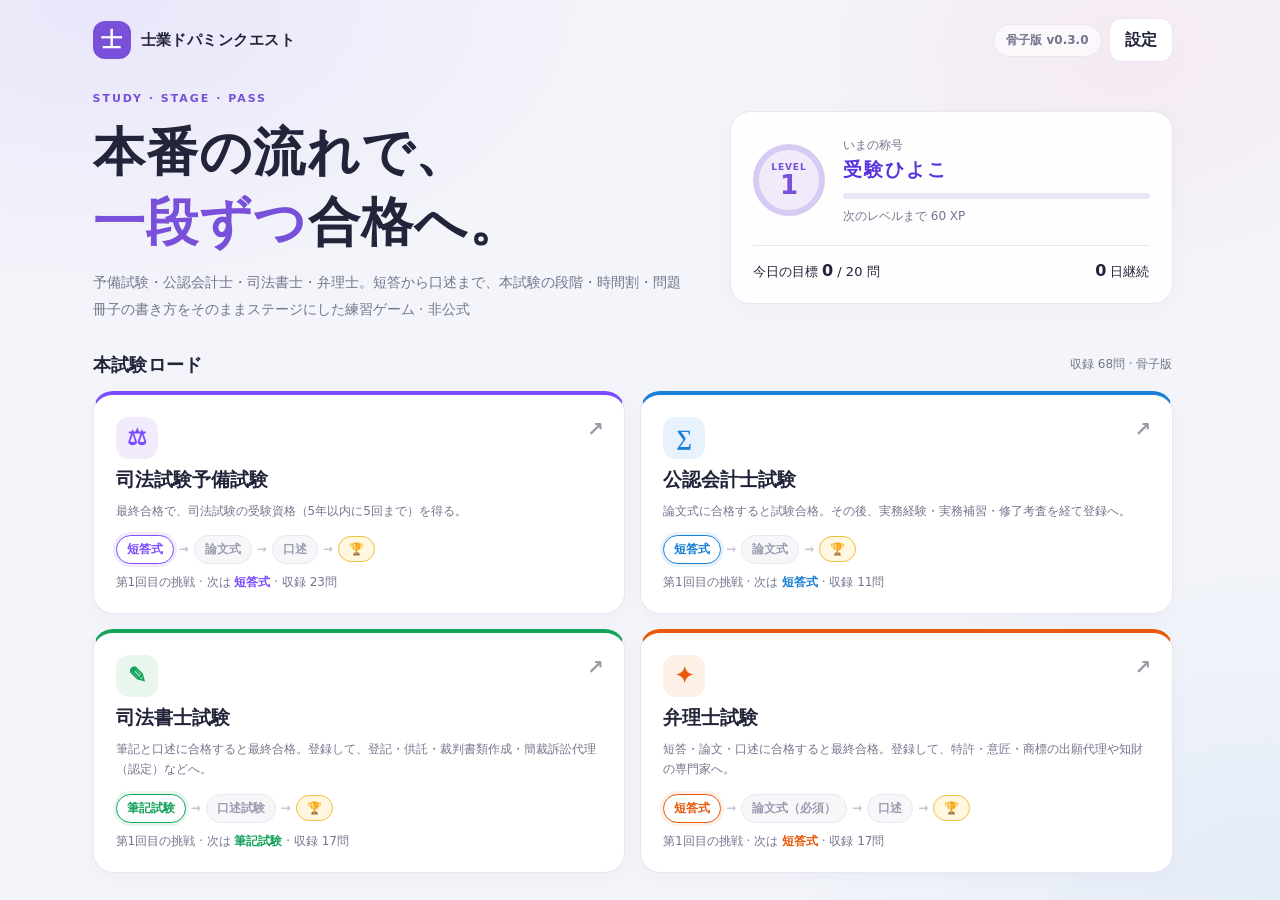
==== commit a939ee22: "本番の試験形式を再現し、解答の表示を次の問題にも引き継ぐ - 「解答を見る」で開いた解答は「解答を閉じる」まで次の問題以降も表示（開閉を保存） - 時限ごとの表紙（注意事項・本番の試験時間）と、次の時" ====
--- a/index.html
+++ b/index.html
@@ -12,7 +12,7 @@
 <title>士業ドパミンクエスト</title>
 <link rel="icon" href="icon.svg" type="image/svg+xml">
 <link rel="manifest" href="manifest.webmanifest">
-<link rel="stylesheet" href="style.css?v=0.2.0">
+<link rel="stylesheet" href="style.css?v=0.3.0">
 </head>
 <body>
 <div id="bg"></div>
@@ -25,16 +25,16 @@
 <div id="sound-hint">画面をタップすると音が鳴ります</div>
 <div id="modal-root"></div>
 
-<script src="js/core.js?v=0.2.0"></script>
-<script src="data/exams.js?v=0.2.0"></script>
-<script src="data/q-yobi.js?v=0.2.0"></script>
-<script src="data/q-cpa.js?v=0.2.0"></script>
-<script src="data/q-shoshi.js?v=0.2.0"></script>
-<script src="data/q-benri.js?v=0.2.0"></script>
-<script src="data/easy.js?v=0.2.0"></script>
-<script src="js/store.js?v=0.2.0"></script>
-<script src="js/engine.js?v=0.2.0"></script>
-<script src="js/fx.js?v=0.2.0"></script>
-<script src="js/game.js?v=0.2.0"></script>
+<script src="js/core.js?v=0.3.0"></script>
+<script src="data/exams.js?v=0.3.0"></script>
+<script src="data/q-yobi.js?v=0.3.0"></script>
+<script src="data/q-cpa.js?v=0.3.0"></script>
+<script src="data/q-shoshi.js?v=0.3.0"></script>
+<script src="data/q-benri.js?v=0.3.0"></script>
+<script src="data/easy.js?v=0.3.0"></script>
+<script src="js/store.js?v=0.3.0"></script>
+<script src="js/engine.js?v=0.3.0"></script>
+<script src="js/fx.js?v=0.3.0"></script>
+<script src="js/game.js?v=0.3.0"></script>
 </body>
 </html>
--- a/style.css
+++ b/style.css
@@ -185,7 +185,8 @@
 .qno b { font-size: 20px; color: var(--ink); }
 .rr .done { font-size: 12px; font-weight: 800; color: var(--dim); white-space: nowrap; }
 .rr { display: flex; justify-content: flex-end; align-items: center; gap: 10px; margin-left: auto; }
-.get { font-weight: 900; font-size: 12px; letter-spacing: .08em; color: #a86f00; background: #fff6dc; border: 1px solid #f0d08a; padding: 4px 9px; border-radius: 9px; }
+.get { font-weight: 900; font-size: 12px; letter-spacing: .08em; color: #a86f00; background: #fff6dc; border: 1px solid #f0d08a; padding: 4px 9px; border-radius: 9px; white-space: nowrap; }
+.get small { font-size: 10px; margin-left: 1px; }
 .get b { font-size: 16px; font-variant-numeric: tabular-nums; display: inline-block; }
 .combo { font-weight: 900; font-style: italic; letter-spacing: .06em; color: var(--dim); font-size: 12px; white-space: nowrap; }
 .combo b { font-size: 20px; display: inline-block; }
@@ -235,18 +236,25 @@
 .runwrap.enter .lastjudge { animation: lastin .4s cubic-bezier(.2,1.4,.4,1) backwards; }
 @keyframes lastin { from { opacity: 0; transform: translateY(-8px) scale(.97); } }
 
-/* 下に固定したマークシート */
-.markbar { position: sticky; bottom: 0; z-index: 4; margin: 14px -6px 0; padding: 10px 12px calc(10px + env(safe-area-inset-bottom)); background: rgba(255,255,255,.97); border: 1px solid var(--line); border-bottom: 0; border-radius: 18px 18px 0 0; box-shadow: 0 -8px 26px rgba(51,36,94,.08); display: flex; flex-direction: column; gap: 8px; }
-.marks { display: flex; flex-wrap: wrap; gap: 6px 10px; justify-content: center; align-items: center; }
-.mb { width: 46px; height: 46px; min-width: 46px; min-height: 46px; padding: 0; border-radius: 50%; font-size: 18px; font-weight: 900; border: 2px solid #d9d4ea; color: var(--ink2); background: #fff; }
-.mb.on { background: var(--ec); border-color: var(--ec); color: #fff; }
-.mb.right { background: #3fb57a; border-color: #3fb57a; color: #fff; }
-.mb.wrong { background: #f0a35a; border-color: #f0a35a; color: #fff; }
-.mb:disabled { opacity: .4; }
-.mb.on:disabled, .mb.right:disabled, .mb.wrong:disabled { opacity: 1; }
+/* 下に固定した答案用紙（マークシート）。--mk はその試験の答案用紙のインクの色 */
+.markbar { --mk: var(--ec); position: sticky; bottom: 0; z-index: 4; margin: 14px -6px 0; padding: 8px 12px calc(10px + env(safe-area-inset-bottom)); background: rgba(255,255,255,.97); border: 1px solid var(--line); border-bottom: 0; border-radius: 18px 18px 0 0; box-shadow: 0 -8px 26px rgba(51,36,94,.08); display: flex; flex-direction: column; gap: 8px; }
+.msheet { border: 1.5px solid var(--mk); border-radius: 10px; padding: 4px 8px 6px; background: #fffdfb; }
+.mtitle { font-size: 10.5px; font-weight: 800; letter-spacing: .12em; color: var(--mk); text-align: center; line-height: 18px; }
+.marks { display: grid; grid-template-columns: repeat(auto-fit, minmax(176px, 1fr)); gap: 4px 12px; justify-items: center; align-items: center; }
+.mrow { display: flex; align-items: center; gap: 6px; justify-content: center; }
+.mlab { min-width: 4.2em; display: flex; flex-direction: column; align-items: flex-end; font-size: 12px; font-weight: 900; color: var(--mk); line-height: 1.15; white-space: nowrap; font-variant-numeric: tabular-nums; }
+.mlab small { font-size: 10px; font-weight: 700; color: var(--ink2); }
+.mb { width: 34px; height: 44px; min-width: 34px; min-height: 44px; padding: 0; border-radius: 50%; font-size: 15px; font-weight: 800; border: 1.6px solid var(--mk); color: var(--mk); background: #fff; font-variant-numeric: tabular-nums; }
+.mb.on { background: #2a2a33; border-color: #2a2a33; color: #fff; }
+.mb.right { background: #2f9e67; border-color: #2f9e67; color: #fff; }
+.mb.wrong { background: #e0803a; border-color: #e0803a; color: #fff; }
+.mb.key { box-shadow: inset 0 0 0 3px #2f9e67; color: #2f9e67; border-color: #2f9e67; }
+.mb:disabled { opacity: .45; }
+.mb.on:disabled, .mb.right:disabled, .mb.wrong:disabled, .mb.key:disabled { opacity: 1; }
+.mb.selbox { width: 40px; font-size: 13px; }
+.msep { width: 1px; align-self: stretch; background: var(--mk); opacity: .35; margin: 4px 2px; }
 .mgroup { display: inline-flex; align-items: center; gap: 5px; padding: 3px 6px 3px 10px; border-radius: 99px; background: var(--soft); }
 .mgroup b { color: var(--ec); font-size: 15px; margin-right: 2px; }
-.mgroup .mb { width: 40px; height: 40px; min-width: 40px; min-height: 40px; font-size: 16px; }
 .mnav { display: flex; gap: 8px; align-items: center; }
 .mnav button { min-height: 48px; white-space: nowrap; }
 .mnav .primary { flex: 1; font-size: 16px; }
@@ -363,6 +371,103 @@
 .mk { font-weight: 900; flex: 0 0 auto; font-family: var(--ui); }
 .mk.ok { color: #17825e; } .mk.mid { color: #1a6fb8; } .mk.ng { color: #c0392b; }
 
+/* ---------- 本番の問題冊子 ---------- */
+.book { position: relative; margin-top: 12px; padding: 22px 22px 20px; background: #fffefb; color: #141414; border: 1px solid #e4e0d4; border-radius: 4px; box-shadow: 0 1px 0 #efebe0, 0 8px 20px rgba(0,0,0,.035);
+  font-family: var(--mincho); font-size: 15.5px; line-height: 1.95; user-select: text; font-feature-settings: "palt" 0; }
+.book .bh { font-family: var(--ui); font-weight: 800; font-size: 15px; line-height: 1.6; margin-bottom: 4px; letter-spacing: .02em; }
+.book .bh small { font-weight: 700; font-size: 13px; margin-left: .4em; }
+.book .bpts { font-weight: 500; }
+.bsec { font-family: var(--ui); font-weight: 800; font-size: 14px; margin-bottom: 14px; }
+.bsec small { display: block; font-weight: 600; font-size: 11px; color: var(--dim); margin-top: 2px; }
+.bq { margin-bottom: 6px; }
+.bstem { text-indent: 1em; }
+.bstem.en { font-family: "Times New Roman", "Segoe UI", serif; text-indent: 0; }
+.st-shoshi .bq, .st-cpa .bq { display: flex; gap: .9em; align-items: flex-start; }
+.st-shoshi .bstem, .st-cpa .bstem { text-indent: 0; flex: 1; min-width: 0; }
+.bno { font-family: var(--ui); font-weight: 900; flex: 0 0 auto; white-space: nowrap; }
+.qbox { flex: 0 0 auto; font-family: var(--ui); font-weight: 800; font-size: 14px; border: 1.5px solid #141414; padding: 0 .45em; line-height: 1.7; margin-top: .2em; white-space: nowrap; }
+.runhead { display: table; margin: -6px auto 14px; font-family: var(--ui); font-size: 13px; font-weight: 600; border: 1.5px solid #141414; padding: 2px 12px; letter-spacing: .04em; }
+.st-benri .bstem { margin-top: 6px; }
+.bsts { display: grid; gap: 2px; margin: 8px 0 4px; padding-left: 1em; }
+.st-shoshi .bsts, .st-cpa .bsts { padding-left: 3.2em; }
+.st-benri .bsts { padding-left: 0; gap: 12px; margin-top: 14px; }
+.bst { display: flex; gap: .35em; align-items: flex-start; border-radius: 4px; }
+.bl { flex: 0 0 auto; min-width: 1.6em; }
+.st-shoshi .bl { min-width: 2em; }
+.st-benri .bl { min-width: 2.2em; }
+.bt { flex: 1; min-width: 0; }
+.bbox { white-space: nowrap; margin-left: .3em; font-family: var(--ui); font-weight: 600; font-size: .92em; }
+.bres { display: block; font-family: var(--ui); font-size: 12px; font-weight: 800; margin-top: 2px; }
+.bres.ok { color: #17825e; } .bres.ng { color: #c05a00; }
+.bst.ok { background: #f1faf5; } .bst.ng { background: #fff6ee; }
+.bchs { margin: 10px 0 2px; font-variant-numeric: tabular-nums; }
+.bchs.lay-row { display: flex; flex-wrap: wrap; gap: 4px 2.2em; padding-left: 0; }
+.st-shoshi .bchs.lay-row, .st-cpa .bchs.lay-row { padding-left: 3.6em; }
+.bchs.lay-grid3 { display: grid; grid-template-columns: repeat(3, minmax(0, max-content)); gap: 2px 2.4em; padding-left: 1em; }
+.bchs.lay-col { display: grid; gap: 4px; padding-left: 1em; }
+.st-benri .bchs.lay-col { padding-left: 0; }
+.bch { display: inline-flex; gap: .3em; align-items: baseline; border-radius: 4px; padding: 0 3px; }
+.bchs.lay-row .bch, .bchs.lay-grid3 .bch { white-space: nowrap; }
+.bch b { font-weight: 500; flex: 0 0 auto; }
+.bch.sel, .bst.sel { background: #f1ecff; box-shadow: inset 0 -2px 0 var(--ec); }
+.bch.key, .bst.key { background: #e8f6ee; box-shadow: inset 0 0 0 1.5px #8fd0ad; }
+.bch.mine, .bst.mine { background: #fff1e4; box-shadow: inset 0 0 0 1.5px #f3c487; }
+.bch.key::after, .bst.key > .bt::after { content: "正解"; font-family: var(--ui); font-size: 10px; font-weight: 800; color: #17825e; margin-left: .5em; }
+.bch.mine::after, .bst.mine > .bt::after { content: "あなた"; font-family: var(--ui); font-size: 10px; font-weight: 800; color: #b56a00; margin-left: .5em; }
+.bcase { margin-top: 4px; }
+.bcase .fl { font-family: var(--ui); color: #141414; font-size: 13px; margin-top: 8px; }
+.bcase .fl:first-child { margin-top: 0; }
+.kind-mcq .easy, .kind-case .easy { margin-top: 8px; }
+.qpanel.covering { padding: 18px; }
+
+/* 表紙（時限の始めの注意事項） */
+.cover { text-align: center; padding: 30px 26px 26px; }
+.cvtop { font-size: 13px; color: #555; letter-spacing: .06em; }
+.cvtitle { font-family: var(--mincho); font-size: 30px; letter-spacing: .3em; margin: 12px 0 4px; font-weight: 600; }
+.cvsub { font-family: var(--mincho); font-size: 21px; letter-spacing: .12em; }
+.cvstep { display: inline-block; margin-top: 10px; font-family: var(--ui); font-size: 12px; font-weight: 800; color: var(--ec); background: var(--et); padding: 3px 12px; border-radius: 99px; }
+.cvbox { text-align: left; border: 1.5px solid #141414; margin: 20px auto 0; max-width: 640px; padding: 12px 18px 14px; }
+.cvh { text-align: center; font-family: var(--ui); font-weight: 800; letter-spacing: .5em; margin-bottom: 6px; }
+.cvbox ol { list-style: none; counter-reset: cv; display: grid; gap: 6px; }
+.cvbox li { counter-increment: cv; position: relative; padding-left: 2.2em; font-size: 14.5px; line-height: 1.85; }
+.cvbox li::before { content: "(" counter(cv) ")"; position: absolute; left: 0; font-family: var(--ui); font-size: 13px; }
+.cvtime { margin-top: 14px; font-family: var(--ui); font-weight: 800; font-size: 14px; }
+
+/* 時限の切り替え */
+.pnav { display: flex; gap: 7px; overflow-x: auto; padding-bottom: 8px; margin-bottom: 2px; }
+.pnav button { flex: 0 0 auto; display: flex; flex-direction: column; align-items: flex-start; gap: 1px; font-size: 12.5px; font-weight: 800; padding: 7px 12px; min-height: 44px; text-align: left; }
+.pnav button small { font-size: 10.5px; font-weight: 600; opacity: .8; }
+.pnav button.on { background: var(--ec); border-color: var(--ec); color: #fff; opacity: 1; }
+.pnav button.past { background: #eef6f1; border-color: #b9dcc8; color: #2b6e4b; }
+.pnav button.lock { background: #f4f4f7; color: #9a9cb0; }
+.pnav button:disabled { opacity: 1; cursor: default; }
+.qc.picked { box-shadow: inset 0 -3px 0 var(--ec); }
+
+/* 司法書士 記述式の答案用紙（欄ごとの表） */
+.ansgrid { margin-top: 18px; border: 2px double #7a7a7a; padding: 8px 10px 10px; background: #fff; font-family: var(--mincho); }
+.ansgrid table { width: 100%; border-collapse: collapse; font-size: 14px; }
+.ansgrid th { width: 9.5em; text-align: left; vertical-align: top; font-family: var(--ui); font-size: 12px; font-weight: 700; border: 1px solid #555; padding: 7px 8px; background: #fafafa; line-height: 1.5; }
+.ansgrid th small { display: block; font-size: 10.5px; color: var(--dim); font-weight: 600; }
+.ansgrid td { border: 1px solid #555; padding: 7px 10px; line-height: 1.8; min-height: 2.2em; white-space: pre-wrap; }
+.ansgrid tr.todo td { background: repeating-linear-gradient(-45deg, #fff 0 6px, #f6f6f6 6px 7px); }
+.sym { display: inline-block; min-width: 1.6em; font-family: var(--mincho); font-weight: 700; color: var(--ec); }
+.sheet.cbt { background: repeating-linear-gradient(#fff 0 33px, #e3e7ef 33px 34px); border-color: #cdd5e3; font-family: var(--ui); }
+.sheet.cbt .paperhead { color: #6d7b96; }
+
+/* 結果：時限ごとの時間 */
+.ttable { padding: 6px 4px; overflow-x: auto; }
+.ttable table { width: 100%; border-collapse: collapse; font-size: 13px; }
+.ttable th { font-size: 11px; color: var(--dim); text-align: left; padding: 6px 10px; border-bottom: 1px solid var(--line); white-space: nowrap; }
+.ttable td { padding: 9px 10px; border-bottom: 1px solid var(--line); vertical-align: top; line-height: 1.5; }
+.ttable tr:last-child td { border-bottom: 0; }
+.ttable td small { display: block; font-size: 11px; color: var(--dim); }
+.ttable td.fast { color: #17825e; font-weight: 800; }
+.ttable td.slow { color: #c05a00; font-weight: 800; }
+.scorehint { font-size: 11px; color: var(--dim); margin-top: -2px; }
+.peek.off { background: #f1f1f5; color: #8a8ca0; }
+.timeline { color: var(--ink2); }
+.timeline b { color: var(--ec); margin-right: 4px; }
+
 /* 口述 */
 .oral { display: flex; flex-direction: column; gap: 12px; }
 .examiners { display: flex; align-items: center; gap: 12px; }
@@ -553,11 +658,30 @@
   .choices.short { grid-template-columns: 1fr 1fr; }
   .qactions { justify-content: stretch; }
   .qactions button { flex: 1 1 auto; }
-  .markbar { margin: 12px -14px 0; padding: 8px 10px calc(8px + env(safe-area-inset-bottom)); gap: 7px; }
-  .marks { gap: 5px 6px; }
-  .mb { width: 44px; height: 44px; min-width: 44px; min-height: 44px; font-size: 17px; }
-  .mgroup { padding: 2px 4px 2px 8px; gap: 3px; }
-  .mgroup .mb { width: 38px; height: 38px; min-width: 38px; min-height: 38px; }
+  .markbar { margin: 12px -14px 0; padding: 6px 8px calc(8px + env(safe-area-inset-bottom)); gap: 6px; }
+  .msheet { padding: 2px 4px 4px; }
+  .marks { grid-template-columns: repeat(auto-fit, minmax(150px, 1fr)); gap: 2px 6px; }
+  .mrow { gap: 4px; }
+  .mlab { min-width: 3.6em; font-size: 11px; }
+  .mb { width: 32px; height: 42px; min-width: 32px; min-height: 42px; font-size: 14px; }
+  .mb.selbox { width: 34px; font-size: 12px; }
+  .book { padding: 16px 13px 14px; font-size: 15px; line-height: 1.9; }
+  .st-shoshi .bsts, .st-cpa .bsts { padding-left: 1em; }
+  .st-shoshi .bchs.lay-row, .st-cpa .bchs.lay-row { padding-left: 1em; }
+  .bchs.lay-row { gap: 4px 1.4em; }
+  .bchs.lay-grid3 { grid-template-columns: repeat(2, minmax(0, max-content)); gap: 2px 1.6em; }
+  .cover { padding: 22px 14px 18px; }
+  .cvtitle { font-size: 24px; letter-spacing: .18em; }
+  .cvsub { font-size: 17px; }
+  .cvbox { padding: 10px 12px 12px; }
+  .cvbox li { font-size: 13.5px; }
+  .ansgrid th { width: 7.2em; font-size: 11px; padding: 6px; }
+  .ansgrid td { padding: 6px 8px; font-size: 13px; }
+  .pnav button { font-size: 12px; padding: 6px 10px; }
+  .rr { gap: 8px; }
+  .rr .done { display: none; }
+  .rr button.small { white-space: nowrap; padding: 6px 10px; }
+  .qno { font-size: 12px; }
   .mnav { gap: 6px; }
   .mnav button { padding: 8px 10px; font-size: 13px; }
   .mnav .primary { font-size: 15px; }
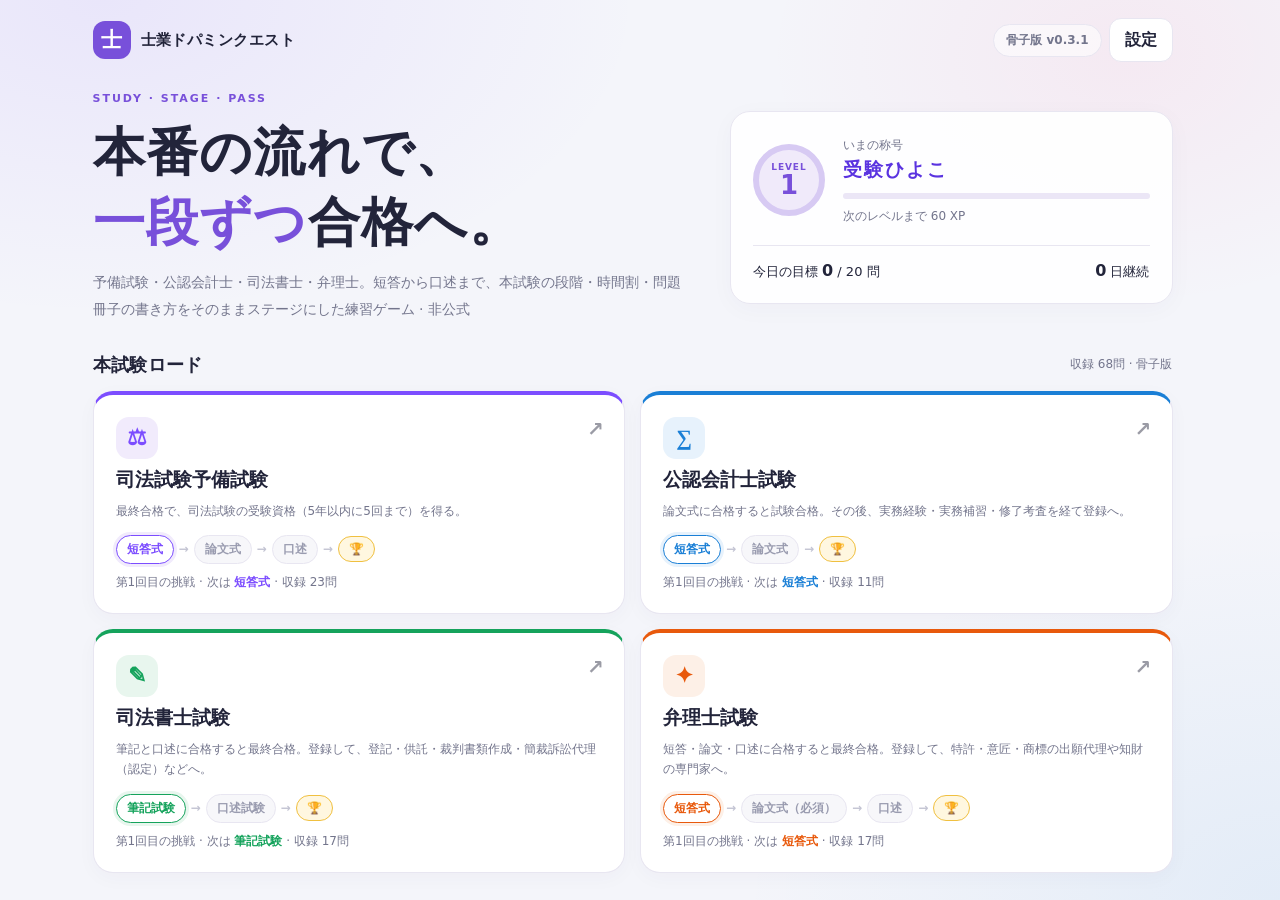
==== commit 4bc9f437: "前の版で中断した挑戦を、開いていた問題の時限から再開できるようにする - 時限のなかった版の中断データは、開いていた問題の時限を今の時限にし、それより前の時限は解き始めた扱いにする - 自動チェックに" ====
--- a/index.html
+++ b/index.html
@@ -12,7 +12,7 @@
 <title>士業ドパミンクエスト</title>
 <link rel="icon" href="icon.svg" type="image/svg+xml">
 <link rel="manifest" href="manifest.webmanifest">
-<link rel="stylesheet" href="style.css?v=0.3.0">
+<link rel="stylesheet" href="style.css?v=0.3.1">
 </head>
 <body>
 <div id="bg"></div>
@@ -25,16 +25,16 @@
 <div id="sound-hint">画面をタップすると音が鳴ります</div>
 <div id="modal-root"></div>
 
-<script src="js/core.js?v=0.3.0"></script>
-<script src="data/exams.js?v=0.3.0"></script>
-<script src="data/q-yobi.js?v=0.3.0"></script>
-<script src="data/q-cpa.js?v=0.3.0"></script>
-<script src="data/q-shoshi.js?v=0.3.0"></script>
-<script src="data/q-benri.js?v=0.3.0"></script>
-<script src="data/easy.js?v=0.3.0"></script>
-<script src="js/store.js?v=0.3.0"></script>
-<script src="js/engine.js?v=0.3.0"></script>
-<script src="js/fx.js?v=0.3.0"></script>
-<script src="js/game.js?v=0.3.0"></script>
+<script src="js/core.js?v=0.3.1"></script>
+<script src="data/exams.js?v=0.3.1"></script>
+<script src="data/q-yobi.js?v=0.3.1"></script>
+<script src="data/q-cpa.js?v=0.3.1"></script>
+<script src="data/q-shoshi.js?v=0.3.1"></script>
+<script src="data/q-benri.js?v=0.3.1"></script>
+<script src="data/easy.js?v=0.3.1"></script>
+<script src="js/store.js?v=0.3.1"></script>
+<script src="js/engine.js?v=0.3.1"></script>
+<script src="js/fx.js?v=0.3.1"></script>
+<script src="js/game.js?v=0.3.1"></script>
 </body>
 </html>
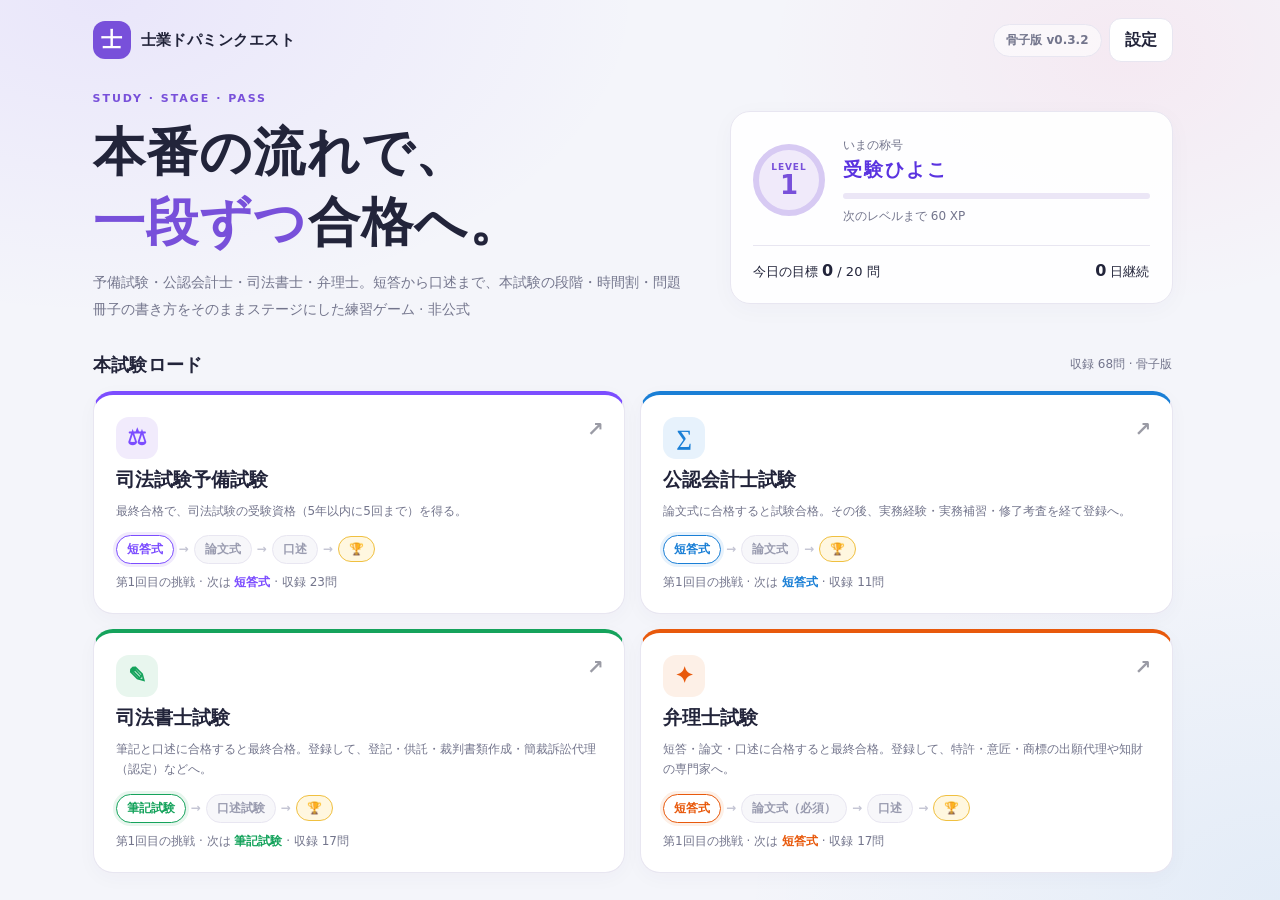
==== commit 7121ea2c: "予備試験の時間割と部分点、弁理士の試験時間を公式資料どおりにする - 予備試験 短答の時刻（9:45〜11:15 ほか）と、論文式の時間割（1日目 憲法・行政法 → 刑法・刑訴 → 選択科目、2日目 " ====
--- a/index.html
+++ b/index.html
@@ -12,7 +12,7 @@
 <title>士業ドパミンクエスト</title>
 <link rel="icon" href="icon.svg" type="image/svg+xml">
 <link rel="manifest" href="manifest.webmanifest">
-<link rel="stylesheet" href="style.css?v=0.3.1">
+<link rel="stylesheet" href="style.css?v=0.3.2">
 </head>
 <body>
 <div id="bg"></div>
@@ -25,16 +25,16 @@
 <div id="sound-hint">画面をタップすると音が鳴ります</div>
 <div id="modal-root"></div>
 
-<script src="js/core.js?v=0.3.1"></script>
-<script src="data/exams.js?v=0.3.1"></script>
-<script src="data/q-yobi.js?v=0.3.1"></script>
-<script src="data/q-cpa.js?v=0.3.1"></script>
-<script src="data/q-shoshi.js?v=0.3.1"></script>
-<script src="data/q-benri.js?v=0.3.1"></script>
-<script src="data/easy.js?v=0.3.1"></script>
-<script src="js/store.js?v=0.3.1"></script>
-<script src="js/engine.js?v=0.3.1"></script>
-<script src="js/fx.js?v=0.3.1"></script>
-<script src="js/game.js?v=0.3.1"></script>
+<script src="js/core.js?v=0.3.2"></script>
+<script src="data/exams.js?v=0.3.2"></script>
+<script src="data/q-yobi.js?v=0.3.2"></script>
+<script src="data/q-cpa.js?v=0.3.2"></script>
+<script src="data/q-shoshi.js?v=0.3.2"></script>
+<script src="data/q-benri.js?v=0.3.2"></script>
+<script src="data/easy.js?v=0.3.2"></script>
+<script src="js/store.js?v=0.3.2"></script>
+<script src="js/engine.js?v=0.3.2"></script>
+<script src="js/fx.js?v=0.3.2"></script>
+<script src="js/game.js?v=0.3.2"></script>
 </body>
 </html>
